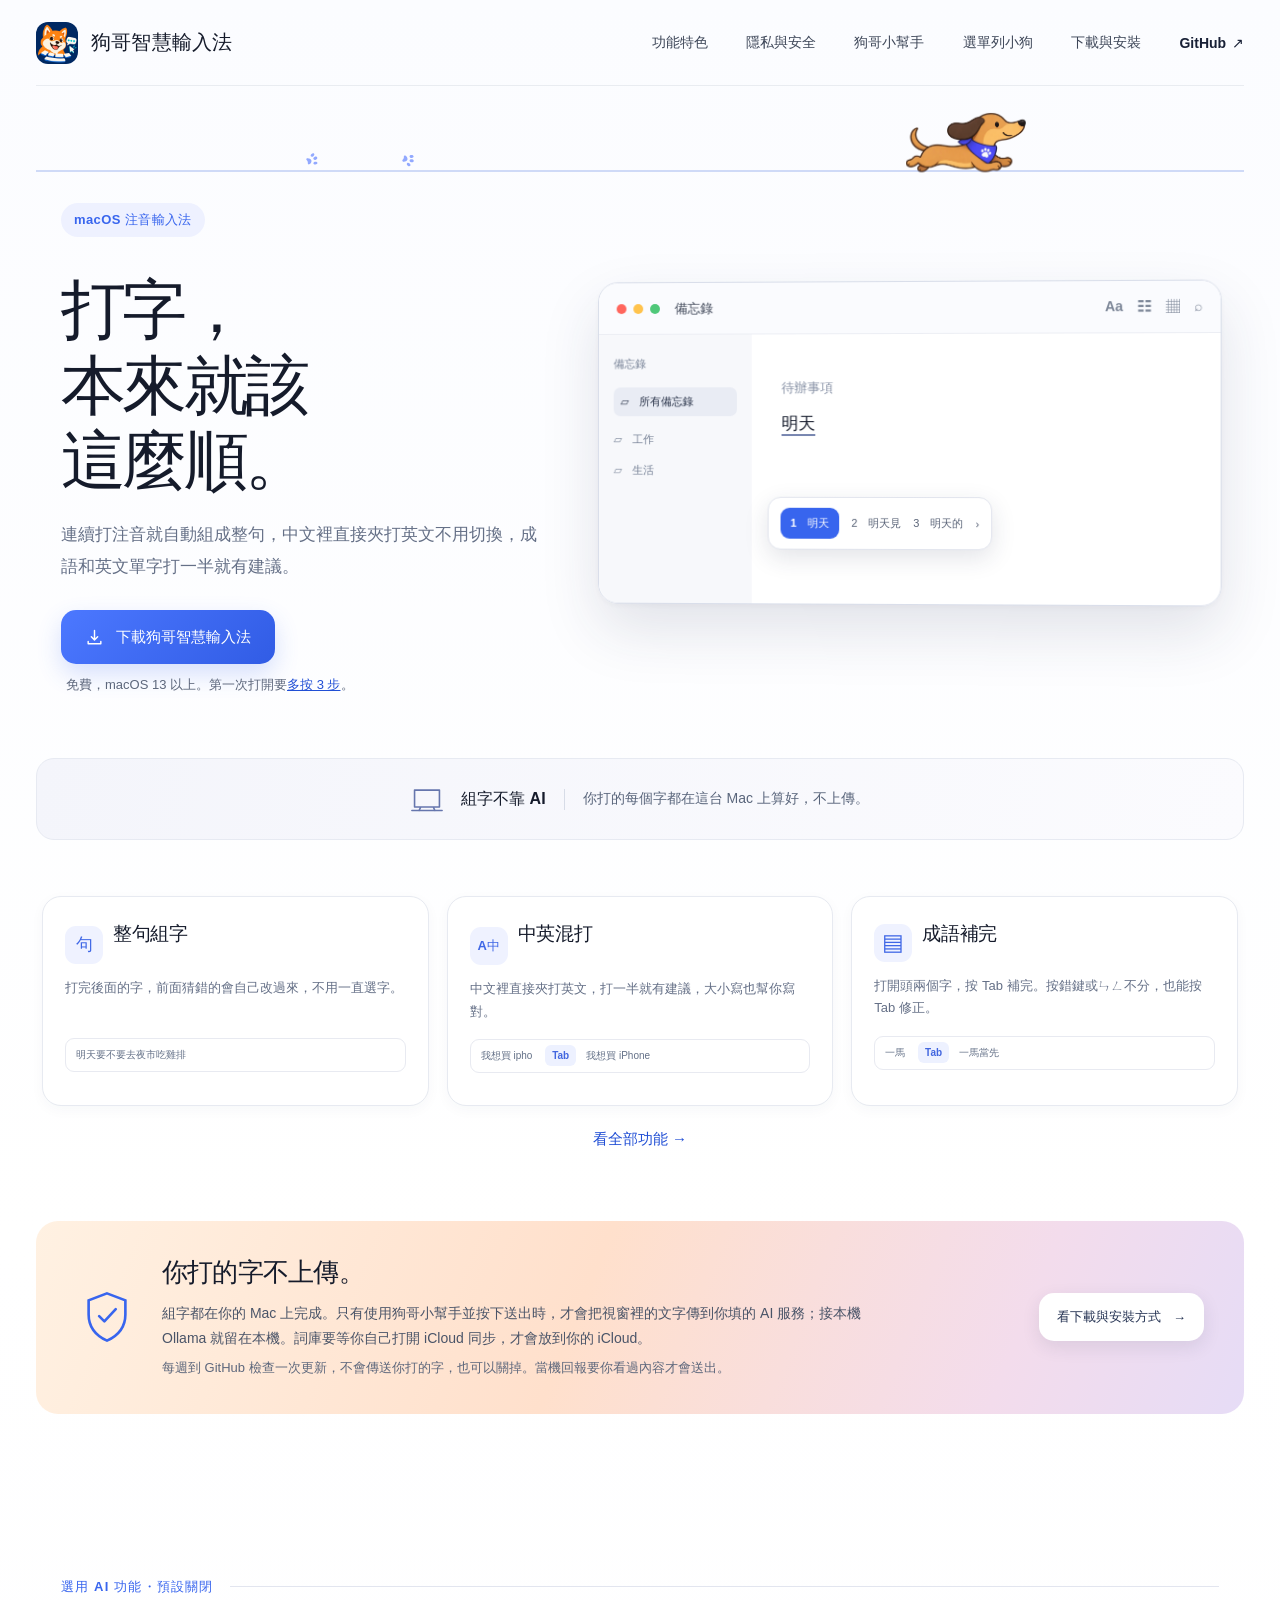
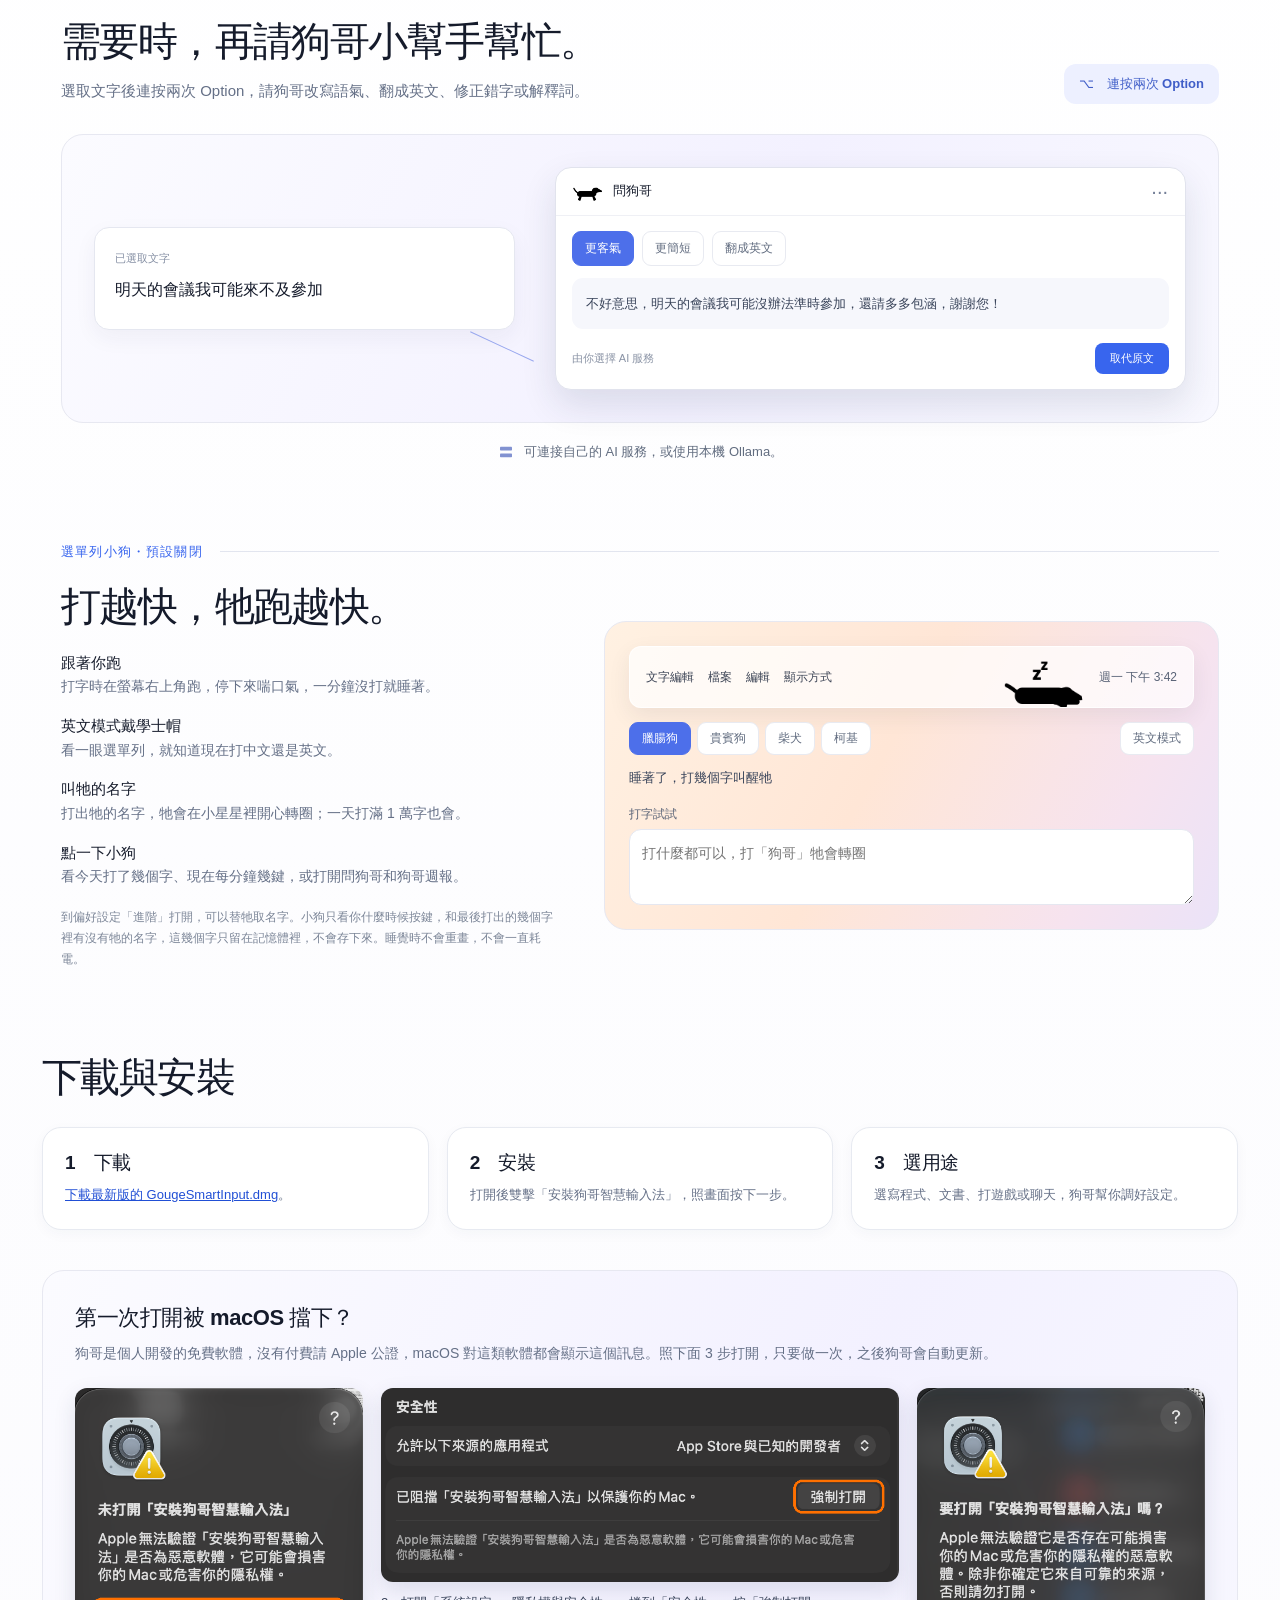
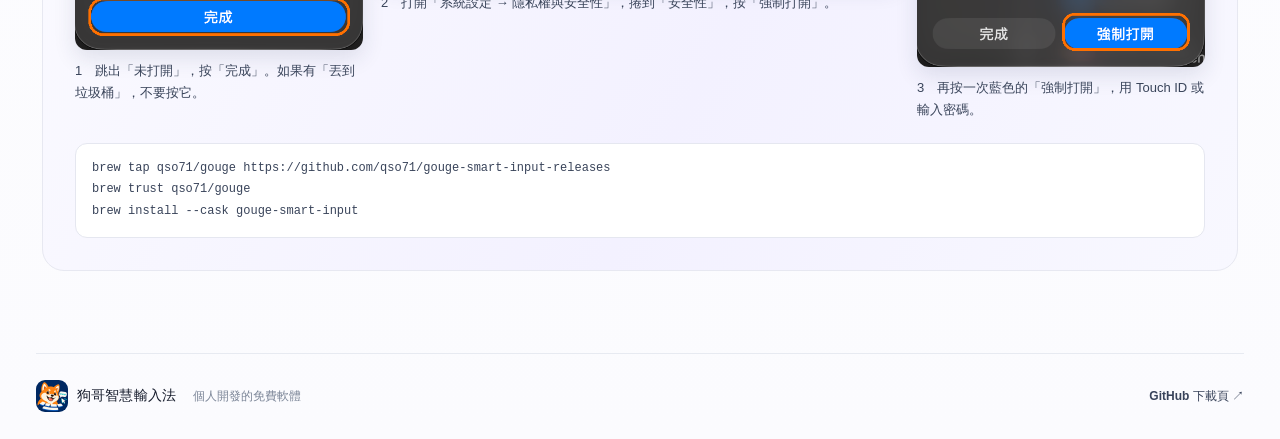
==== index.html @ 8fb895f2 "docs: publish the website" ====
<!doctype html>
<html lang="zh-Hant">
  <head>
    <meta charset="utf-8">
    <meta name="viewport" content="width=device-width, initial-scale=1">
    <meta name="theme-color" content="#f7f8fc">
    <title>狗哥智慧輸入法</title>
    <meta name="description" content="狗哥智慧輸入法是 macOS 的注音輸入法。連續打注音自動組成整句，中文裡直接夾打英文不用切換，你打的字不上傳。">
    <link rel="stylesheet" href="styles.css">
  </head>
  <body>
    <header class="site-header">
      <a class="brand" href="#top" aria-label="狗哥智慧輸入法首頁">
        <img src="images/icon.png" alt="" width="42" height="42">
        <span>狗哥智慧輸入法</span>
      </a>
      <button class="menu-toggle" aria-expanded="false" aria-controls="main-nav" aria-label="開啟導覽選單">
        <span></span><span></span>
      </button>
      <nav id="main-nav" class="main-nav" aria-label="主要導覽">
        <a href="#features">功能特色</a>
        <a href="#privacy">隱私與安全</a>
        <a href="#helper">狗哥小幫手</a>
        <a href="#dog">選單列小狗</a>
        <a href="#install">下載與安裝</a>
        <a class="github-link" href="https://github.com/qso71/gouge-smart-input-releases">GitHub <span aria-hidden="true">↗</span></a>
      </nav>
    </header>

    <main id="top">
      <section class="hero" aria-labelledby="hero-title">
        <div class="mascot-track" aria-hidden="true">
          <svg class="paw paw-one" viewBox="0 0 32 32"><path d="M15.9 17.4c-3.2 0-7.4 4.6-7.4 7.7 0 2.4 2 3.4 4.1 2.3 1-.5 2.2-.8 3.3-.8s2.3.3 3.3.8c2.2 1.1 4.1.1 4.1-2.3 0-3.1-4.2-7.7-7.4-7.7ZM7.2 15.5c1.8-.6 2.5-3.1 1.6-5.6S6.1 6 4.3 6.6s-2.5 3.1-1.6 5.6 2.7 3.9 4.5 3.3Zm8-3.2c2 0 3.4-2.2 3.1-4.9s-1.8-4.7-3.8-4.7-3.4 2.2-3.1 4.9 1.8 4.7 3.8 4.7Zm8.6 3.2c1.8.6 3.6-.8 4.5-3.3s.2-5-1.6-5.6-3.6.8-4.5 3.3-.2 5 1.6 5.6Z" fill="currentColor"/></svg>
          <svg class="paw paw-two" viewBox="0 0 32 32"><path d="M15.9 17.4c-3.2 0-7.4 4.6-7.4 7.7 0 2.4 2 3.4 4.1 2.3 1-.5 2.2-.8 3.3-.8s2.3.3 3.3.8c2.2 1.1 4.1.1 4.1-2.3 0-3.1-4.2-7.7-7.4-7.7ZM7.2 15.5c1.8-.6 2.5-3.1 1.6-5.6S6.1 6 4.3 6.6s-2.5 3.1-1.6 5.6 2.7 3.9 4.5 3.3Zm8-3.2c2 0 3.4-2.2 3.1-4.9s-1.8-4.7-3.8-4.7-3.4 2.2-3.1 4.9 1.8 4.7 3.8 4.7Zm8.6 3.2c1.8.6 3.6-.8 4.5-3.3s.2-5-1.6-5.6-3.6.8-4.5 3.3-.2 5 1.6 5.6Z" fill="currentColor"/></svg>
          <div class="runner-path"><img class="runner" src="images/dachshund-run.png" alt="" width="1000" height="489"></div>
          <div class="trail"></div>
        </div>
        <div class="hero-copy">
          <p class="eyebrow">macOS 注音輸入法</p>
          <h1 id="hero-title">打字，<br><span>本來就該</span><span>這麼順。</span></h1>
          <p class="hero-lede">連續打注音就自動組成整句，中文裡直接夾打英文不用切換，成語和英文單字打一半就有建議。</p>
          <a class="button button-primary" href="https://github.com/qso71/gouge-smart-input-releases/releases/latest/download/GougeSmartInput.dmg">
            <svg viewBox="0 0 24 24" aria-hidden="true"><path d="M12 3v12m0 0 4-4m-4 4-4-4M4 17v3h16v-3" fill="none" stroke="currentColor" stroke-width="1.8" stroke-linecap="round" stroke-linejoin="round"/></svg>
            下載狗哥智慧輸入法
          </a>
          <p class="button-note">免費，macOS 13 以上。第一次打開要<a href="#first-open">多按 3 步</a>。</p>
        </div>
        <div class="hero-window" aria-label="示意畫面：打 ㄇㄧㄥˊ ㄊㄧㄢ 組成「明天」，候選字列出明天、明天見、明天的。">
          <div class="window-titlebar"><span class="traffic"><i></i><i></i><i></i></span><span>備忘錄</span><span class="window-tools">Aa　☷　▦　⌕</span></div>
          <div class="notes-layout">
            <aside class="notes-sidebar"><span>備忘錄</span><b>▱　所有備忘錄</b><span>▱　工作</span><span>▱　生活</span></aside>
            <div class="note-content">
              <p class="note-title">待辦事項</p>
              <p><span class="composing">明天</span></p>
              <div class="candidate-popover"><b>1　明天</b><span>2　明天見</span><span>3　明天的</span><span>›</span></div>
            </div>
          </div>
        </div>
      </section>

      <aside class="local-note">
        <svg viewBox="0 0 36 36" aria-hidden="true"><path d="M4 8h28v19H4zM1 31h34M11 27l-2 4m16-4 2 4" fill="none" stroke="currentColor" stroke-width="1.8" stroke-linecap="round" stroke-linejoin="round"/></svg>
        <strong>組字不靠 AI</strong>
        <span>你打的每個字都在這台 Mac 上算好，不上傳。</span>
      </aside>

      <section id="features" class="features" aria-label="輸入法功能特色" style="padding-top: 56px;">
        <article class="feature-card"><span class="feature-icon">句</span><h3>整句組字</h3><p>打完後面的字，前面猜錯的會自己改過來，不用一直選字。</p><div class="mini-candidate">明天要不要去夜市吃雞排</div></article>
        <article class="feature-card"><span class="feature-icon latin">A中</span><h3>中英混打</h3><p>中文裡直接夾打英文，打一半就有建議，大小寫也幫你寫對。</p><div class="mini-candidate">我想買 ipho　 <b>Tab</b>　我想買 iPhone</div></article>
        <article class="feature-card"><span class="feature-icon book">▤</span><h3>成語補完</h3><p>打開頭兩個字，按 Tab 補完。按錯鍵或ㄣㄥ不分，也能按 Tab 修正。</p><div class="mini-candidate">一馬　 <b>Tab</b>　一馬當先</div></article>
      </section>

      <p class="features-more"><a href="features.html">看全部功能 <span aria-hidden="true">→</span></a></p>

      <section id="privacy" class="privacy-panel" aria-labelledby="privacy-title">
        <div class="privacy-mark"><svg viewBox="0 0 64 64" aria-hidden="true"><path d="M32 5 53 13v16c0 14-8 24-21 30C19 53 11 43 11 29V13L32 5Z" fill="none" stroke="currentColor" stroke-width="3"/><path d="m23 31 6 6 13-14" fill="none" stroke="currentColor" stroke-width="3" stroke-linecap="round" stroke-linejoin="round"/></svg></div>
        <div class="privacy-copy">
          <h2 id="privacy-title">你打的字不上傳。</h2>
          <p>組字都在你的 Mac 上完成。只有使用狗哥小幫手並按下送出時，才會把視窗裡的文字傳到你填的 AI 服務；接本機 Ollama 就留在本機。詞庫要等你自己打開 iCloud 同步，才會放到你的 iCloud。</p>
          <p class="update-note">每週到 GitHub 檢查一次更新，不會傳送你打的字，也可以關掉。當機回報要你看過內容才會送出。</p>
        </div>
        <a class="button button-light" href="#install">看下載與安裝方式 <span aria-hidden="true">→</span></a>
      </section>

      <section id="helper" class="helper-section" aria-labelledby="helper-title">
        <div class="section-kicker"><span>選用 AI 功能・預設關閉</span><i></i></div>
        <div class="helper-heading">
          <div>
            <h2 id="helper-title">需要時，再請狗哥小幫手幫忙。</h2>
            <p>選取文字後連按兩次 Option，請狗哥改寫語氣、翻成英文、修正錯字或解釋詞。</p>
          </div>
          <span class="option-key">⌥　連按兩次 Option</span>
        </div>
        <div class="helper-demo">
          <div class="selected-text">
            <small>已選取文字</small>
            <p>明天的會議我可能來不及參加</p>
            <span class="selection-line"></span>
          </div>
          <div class="helper-card">
            <div class="helper-card-head"><img class="helper-icon" src="images/menu-dog.png" alt=""><strong>問狗哥</strong><span class="card-menu">···</span></div>
            <div class="helper-actions"><span class="active">更客氣</span><span>更簡短</span><span>翻成英文</span></div>
            <div class="helper-answer">不好意思，明天的會議我可能沒辦法準時參加，還請多多包涵，謝謝您！</div>
            <div class="helper-card-foot"><span>由你選擇 AI 服務</span><button type="button" aria-label="取代原文（示意）">取代原文</button></div>
          </div>
        </div>
        <p class="provider-note"><svg viewBox="0 0 24 24" aria-hidden="true"><rect x="4" y="5" width="16" height="5" rx="1"/><rect x="4" y="14" width="16" height="5" rx="1"/><circle cx="7" cy="7.5" r=".8"/><circle cx="7" cy="16.5" r=".8"/></svg>可連接自己的 AI 服務，或使用本機 Ollama。</p>
      </section>

      <section id="dog" class="dog-section" aria-labelledby="dog-title">
        <div class="section-kicker"><span>選單列小狗・預設關閉</span><i></i></div>
        <div class="dog-grid">
          <div>
            <h2 id="dog-title">打越快，牠跑越快。</h2>
            <ul class="dog-list">
              <li><strong>跟著你跑</strong>打字時在螢幕右上角跑，停下來喘口氣，一分鐘沒打就睡著。</li>
              <li><strong>英文模式戴學士帽</strong>看一眼選單列，就知道現在打中文還是英文。</li>
              <li><strong>叫牠的名字</strong>打出牠的名字，牠會在小星星裡開心轉圈；一天打滿 1 萬字也會。</li>
              <li><strong>點一下小狗</strong>看今天打了幾個字、現在每分鐘幾鍵，或打開問狗哥和狗哥週報。</li>
            </ul>
            <p class="dog-note">到偏好設定「進階」打開，可以替牠取名字。小狗只看你什麼時候按鍵，和最後打出的幾個字裡有沒有牠的名字，這幾個字只留在記憶體裡，不會存下來。睡覺時不會重畫，不會一直耗電。</p>
          </div>
          <div class="dog-demo">
            <div class="menu-strip" aria-label="選單列示意">
              <span class="menu-strip-items"><b>文字編輯</b><span>檔案</span><span>編輯</span><span>顯示方式</span></span>
              <div class="dog-sprite" id="dog-sprite" role="img" aria-label="選單列小狗"></div>
              <span class="menu-strip-clock">週一 下午 3:42</span>
            </div>
            <div class="dog-controls">
              <div class="dog-breeds" role="radiogroup" aria-label="選一隻小狗">
                <label><input type="radio" name="breed" id="breed-dachshund" value="0" checked><span>臘腸狗</span></label>
                <label><input type="radio" name="breed" id="breed-poodle" value="1"><span>貴賓狗</span></label>
                <label><input type="radio" name="breed" id="breed-shiba" value="2"><span>柴犬</span></label>
                <label><input type="radio" name="breed" id="breed-corgi" value="3"><span>柯基</span></label>
              </div>
              <label class="dog-cap"><input type="checkbox" id="dog-cap"><span>英文模式</span></label>
            </div>
            <p class="dog-status" id="dog-status">睡著了，打幾個字叫醒牠</p>
            <label class="dog-label" for="dog-input">打字試試</label>
            <textarea id="dog-input" placeholder="打什麼都可以，打「狗哥」牠會轉圈"></textarea>
          </div>
        </div>
      </section>

      <section id="install" class="install" aria-labelledby="install-title">
        <h2 id="install-title">下載與安裝</h2>
        <ol class="install-steps">
          <li><h3>1　下載</h3><p><a href="https://github.com/qso71/gouge-smart-input-releases/releases/latest/download/GougeSmartInput.dmg">下載最新版的 GougeSmartInput.dmg</a>。</p></li>
          <li><h3>2　安裝</h3><p>打開後雙擊「安裝狗哥智慧輸入法」，照畫面按下一步。</p></li>
          <li><h3>3　選用途</h3><p>選寫程式、文書、打遊戲或聊天，狗哥幫你調好設定。</p></li>
        </ol>
        <div class="first-open" id="first-open">
          <h3>第一次打開被 macOS 擋下？</h3>
          <p>狗哥是個人開發的免費軟體，沒有付費請 Apple 公證，macOS 對這類軟體都會顯示這個訊息。照下面 3 步打開，只要做一次，之後狗哥會自動更新。</p>
          <div class="shots">
            <figure>
              <img src="images/first-open-warning.png" alt="警告視窗：未打開「安裝狗哥智慧輸入法」，下方有「完成」按鈕。" width="516" height="470" loading="lazy">
              <figcaption>1　跳出「未打開」，按「完成」。如果有「丟到垃圾桶」，不要按它。</figcaption>
            </figure>
            <figure>
              <img src="images/first-open-settings.png" alt="系統設定的隱私權與安全性頁面，右邊有「強制打開」按鈕。" width="960" height="360" loading="lazy">
              <figcaption>2　打開「系統設定 → 隱私權與安全性」，捲到「安全性」，按「強制打開」。</figcaption>
            </figure>
            <figure>
              <img src="images/first-open-confirm.png" alt="確認視窗：下方有「完成」和藍色的「強制打開」。" width="516" height="500" loading="lazy">
              <figcaption>3　再按一次藍色的「強制打開」，用 Touch ID 或輸入密碼。</figcaption>
            </figure>
          </div>
          <pre class="brew" aria-label="用 Homebrew 安裝的指令">brew tap qso71/gouge https://github.com/qso71/gouge-smart-input-releases
brew trust qso71/gouge
brew install --cask gouge-smart-input</pre>
        </div>
      </section>
    </main>
    <footer class="site-footer">
      <a class="brand footer-brand" href="#top"><img src="images/icon.png" alt="" width="32" height="32"><span>狗哥智慧輸入法</span></a>
      <span>個人開發的免費軟體</span>
      <a href="https://github.com/qso71/gouge-smart-input-releases">GitHub 下載頁 ↗</a>
    </footer>
    <script src="script.js"></script>
    <script src="dog.js"></script>
  </body>
</html>
---- styles.css ----
:root {
  color-scheme: light;
  --ink: #151b2b;
  --muted: #657087;
  --blue: #3865ee;
  --blue-deep: #214fd5;
  --line: #e7eaf1;
  --paper: #fff;
  --soft: #f6f7fb;
  --lavender: #f3f1ff;
  --radius: 24px;
  font-family: -apple-system, BlinkMacSystemFont, "PingFang TC", "Heiti TC", sans-serif;
  font-synthesis: none;
  text-rendering: optimizeLegibility;
}

* { box-sizing: border-box; }
html { scroll-behavior: smooth; scroll-padding-top: 90px; }
body { margin: 0; color: var(--ink); background: linear-gradient(180deg, #fbfcff 0%, #fff 34%, #fbfbfe 100%); }
a { color: inherit; text-decoration: none; }
button { font: inherit; }

.site-header { width: min(1320px, calc(100% - 72px)); height: 86px; margin: 0 auto; display: flex; align-items: center; justify-content: space-between; border-bottom: 1px solid rgba(35, 49, 79, .08); position: relative; z-index: 5; }
.brand { display: inline-flex; align-items: center; gap: 13px; font-weight: 800; font-size: 20px; letter-spacing: .01em; white-space: nowrap; }
.brand img { border-radius: 12px; object-fit: cover; }
.main-nav { display: flex; align-items: center; gap: clamp(20px, 3vw, 46px); color: #3d4658; font-size: 14px; font-weight: 600; }
.main-nav a { transition: color .2s ease; }
.main-nav a:hover, .site-footer a:hover { color: var(--blue); }
.github-link { color: #182036; }
.github-link span { padding-left: 2px; }
.menu-toggle { display: none; }

main { width: min(1320px, calc(100% - 72px)); margin: 0 auto; }
.hero { min-height: 620px; display: grid; grid-template-columns: .88fr 1.12fr; align-items: center; position: relative; padding: 105px 25px 64px; column-gap: 44px; }
.mascot-track { position: absolute; top: 0; left: 0; right: 0; height: 100px; overflow: hidden; }
.trail { position: absolute; top: 84px; left: 0; right: 0; border-top: 2px solid #cfdaf7; }
.runner-path { position: absolute; inset: 0; z-index: 1; animation: run 2.4s cubic-bezier(.22, .7, .3, 1) both; }
.runner { position: absolute; left: 0; top: 27px; width: 120px; height: auto; transform-origin: 50% 100%; animation: trot .3s ease-in-out 8 alternate, breathe 3.2s ease-in-out 2.4s infinite; }
@keyframes run { from { transform: translateX(-140px); } to { transform: translateX(72%); } }
@keyframes breathe { 50% { transform: scaleY(1.025); } }
.paw { position: absolute; color: #92a9ff; width: 20px; height: 20px; z-index: 1; }
.paw-one { left: 22%; top: 64px; transform: rotate(70deg) scale(.7); }
.paw-two { left: 30%; top: 64px; transform: rotate(110deg) scale(.7); }
@keyframes trot { from { transform: translateY(0); } to { transform: translateY(-3px); } }
.hero-copy { align-self: center; position: relative; z-index: 2; padding-top: 12px; }
.eyebrow, .section-kicker { color: var(--blue); letter-spacing: .09em; font-size: 13px; font-weight: 700; }
.eyebrow { display: inline-flex; align-items: center; gap: 8px; background: #eef1ff; border-radius: 999px; padding: 8px 13px; letter-spacing: .03em; }
h1, h2, h3, p { margin-top: 0; }
h1 span { display: inline-block; }
h1 { font-size: clamp(44px, 5.1vw, 70px); line-height: 1.16; letter-spacing: -.055em; margin: 22px 0 20px; font-weight: 800; }
.hero-lede { max-width: 485px; color: var(--muted); font-size: 17px; line-height: 1.85; margin-bottom: 28px; }
.button { display: inline-flex; justify-content: center; align-items: center; gap: 12px; min-height: 54px; padding: 0 24px; border-radius: 15px; font-size: 15px; font-weight: 700; transition: transform .2s ease, box-shadow .2s ease, background .2s ease; }
.button:hover { transform: translateY(-2px); }
.button-primary { color: white; background: linear-gradient(135deg, #4c78ff, #315ce5); box-shadow: 0 10px 24px rgba(56, 101, 238, .2); }
.button-primary:hover { box-shadow: 0 13px 28px rgba(56, 101, 238, .27); }
.button-primary svg { width: 19px; height: 19px; }
.button-note { color: #5d677c; font-size: 13px; margin: 12px 0 0 5px; }
.button-note a { color: var(--blue-deep); text-decoration: underline; }
.hero-window { min-width: 0; position: relative; align-self: center; border: 1px solid #d9deea; background: rgba(255,255,255,.96); border-radius: 20px; overflow: visible; box-shadow: 0 26px 60px rgba(37, 49, 82, .13), 0 2px 6px rgba(37,49,82,.04); transform: perspective(1200px) rotateY(-2deg); }
.window-titlebar { height: 52px; display: flex; align-items: center; gap: 15px; padding: 0 18px; background: #fafbfe; border-bottom: 1px solid #eceef4; border-radius: 20px 20px 0 0; color: #3d4556; font-weight: 600; font-size: 13px; }
.traffic { display: flex; gap: 7px; }
.traffic i { width: 10px; height: 10px; border-radius: 50%; background: #ff665d; }
.traffic i:nth-child(2) { background: #ffc34d; }
.traffic i:nth-child(3) { background: #4fc879; }
.window-tools { margin-left: auto; color: #7d8798; font-size: 14px; }
.notes-layout { display: grid; grid-template-columns: 155px 1fr; min-height: 270px; }
.notes-sidebar { padding: 22px 15px; background: #f7f8fb; border-radius: 0 0 0 20px; display: flex; flex-direction: column; gap: 16px; font-size: 11px; color: #758095; }
.notes-sidebar b { font-weight: 500; color: #283248; background: #e9ecf4; border-radius: 7px; padding: 7px; }
.note-content { padding: 42px 30px; position: relative; font-size: clamp(14px, 1.35vw, 18px); }
.note-content p { line-height: 1.8; }
.note-title { color: #8791a5; font-size: .78em; margin-bottom: 8px; }
.composing { border-bottom: 2px solid #7886b0; padding-bottom: 1px; }
.candidate-popover { position: absolute; left: 16px; bottom: 54px; max-width: calc(100% - 32px); display: flex; align-items: center; gap: 12px; white-space: nowrap; background: #fff; border: 1px solid #e1e4ed; box-shadow: 0 8px 24px rgba(35,47,76,.13); border-radius: 13px; padding: 10px 12px; color: #586276; font-size: 11px; }
.candidate-popover b { background: var(--blue); color: white; padding: 8px 10px; border-radius: 9px; font-weight: 600; }

.local-note { min-height: 82px; display: flex; align-items: center; justify-content: center; gap: 18px; padding: 18px 24px; border: 1px solid #e7eaf2; border-radius: 18px; background: linear-gradient(105deg, #f4f5fb, #fbfbfe); color: #59657b; }
.local-note svg { width: 32px; color: #6676ad; flex: 0 0 auto; }
.local-note strong { color: var(--ink); padding-right: 18px; border-right: 1px solid #d7dce7; font-size: 16px; }
.local-note span { font-size: 14px; }

.helper-section { padding: 92px 25px 82px; }
.section-kicker { display: flex; align-items: center; gap: 17px; }
.section-kicker i { flex: 1; height: 1px; background: #e2e5ef; }
.helper-heading { display: flex; align-items: end; justify-content: space-between; gap: 28px; margin: 20px 0 30px; }
.helper-heading h2 { font-size: clamp(27px, 3.1vw, 40px); letter-spacing: -.04em; margin-bottom: 10px; line-height: 1.28; }
.helper-heading p { max-width: 740px; margin-bottom: 0; color: var(--muted); font-size: 15px; line-height: 1.8; }
.option-key { flex: 0 0 auto; color: #405ec8; background: #edf0ff; padding: 11px 15px; border-radius: 12px; font-size: 13px; font-weight: 700; }
.helper-demo { display: grid; grid-template-columns: .8fr 1.2fr; gap: 40px; align-items: center; border: 1px solid #e7e8f1; border-radius: 22px; background: linear-gradient(118deg, #fbfbff, #f3f1ff 58%, #f8f8ff); padding: 32px; }
.selected-text { border: 1px solid #e5e7f0; border-radius: 15px; background: white; padding: 20px; box-shadow: 0 8px 22px rgba(37,49,82,.05); position: relative; }
.selected-text small { color: #8791a5; font-size: 11px; }
.selected-text p { line-height: 1.8; margin: 10px 0 4px; font-size: 16px; }
.selection-line { position: absolute; bottom: -18px; right: -23px; width: 70px; height: 1px; background: #99a8ef; transform: rotate(25deg); }
.helper-card { border: 1px solid #e1e3ed; border-radius: 16px; background: #fff; box-shadow: 0 15px 35px rgba(36,46,77,.12); overflow: hidden; }
.helper-card-head { height: 48px; display: flex; align-items: center; gap: 10px; padding: 0 17px; border-bottom: 1px solid #eff0f5; font-size: 13px; }
.helper-icon { width: 30px; height: auto; }.card-menu { margin-left: auto; color: #758098; font-size: 20px; }
.helper-actions { display: flex; gap: 8px; padding: 15px 16px 10px; }
.helper-actions span { border: 1px solid #e8eaf1; border-radius: 9px; padding: 8px 12px; color: #626d80; font-size: 12px; }
.helper-actions .active { color: #fff; background: #4d6fea; border-color: #4d6fea; }
.helper-answer { margin: 2px 16px; background: #f6f7fc; border-radius: 11px; padding: 14px; font-size: 13px; line-height: 1.8; color: #39445a; }
.helper-card-foot { display: flex; align-items: center; justify-content: space-between; padding: 12px 16px 15px; color: #8a93a5; font-size: 11px; }
.helper-card-foot button { border: 0; color: white; background: var(--blue); border-radius: 8px; padding: 8px 15px; font-weight: 700; }
.provider-note { display: flex; justify-content: center; align-items: center; gap: 9px; margin: 20px 0 0; color: #626d80; font-size: 13px; }
.provider-note svg { width: 18px; height: 18px; fill: #8292d1; }

.features { display: grid; grid-template-columns: repeat(3, 1fr); gap: 18px; padding: 0 6px 82px; }
.feature-card { min-width: 0; min-height: 210px; border: 1px solid var(--line); border-radius: 19px; background: #fff; padding: 24px 22px 18px; box-shadow: 0 4px 14px rgba(35,47,76,.035); }
.feature-icon { display: inline-flex; width: 38px; height: 38px; align-items: center; justify-content: center; border-radius: 11px; color: #3f67e6; background: #eff2ff; font-size: 17px; font-weight: 800; margin-bottom: 13px; }
.feature-icon.latin { font-size: 13px; }.feature-icon.book { font-size: 23px; }
.feature-card h3 { display: inline-block; font-size: 19px; margin: 0 0 9px 10px; vertical-align: 10px; letter-spacing: -.02em; }
.feature-card p { min-height: 48px; color: var(--muted); font-size: 13px; line-height: 1.75; margin: 0 0 13px; }
.mini-candidate { overflow: hidden; white-space: nowrap; text-overflow: ellipsis; border: 1px solid #e8eaf1; border-radius: 9px; padding: 9px 10px; color: #637087; font-size: 10px; }
.mini-candidate b { color: #4266df; background: #edf1ff; border-radius: 6px; padding: 5px 7px; font-weight: 600; }

.privacy-panel { display: grid; grid-template-columns: auto 1fr auto; gap: 24px; align-items: center; padding: 34px 40px; border-radius: 22px; color: var(--ink); background: linear-gradient(112deg, #fff1e2, #ffe0cc 45%, #f3dcec 80%, #e6dcf6); margin-bottom: 72px; }
.privacy-mark { display: grid; place-items: center; width: 62px; height: 62px; color: var(--blue); }
.privacy-mark svg { width: 56px; }
.privacy-copy h2 { font-size: 26px; letter-spacing: -.03em; margin: 0 0 11px; }
.privacy-copy p { max-width: 700px; color: #4a5468; line-height: 1.75; font-size: 14px; margin: 0; }
.privacy-copy .update-note { color: #5d677c; margin-top: 7px; font-size: 13px; }
.button-light { color: #243252; background: white; box-shadow: 0 6px 18px rgba(36, 50, 82, .1); min-height: 48px; font-size: 13px; padding: 0 18px; white-space: nowrap; }
.button-light:hover { background: #eef2ff; }

.site-footer { width: min(1320px, calc(100% - 72px)); min-height: 86px; margin: 0 auto; border-top: 1px solid var(--line); display: flex; align-items: center; gap: 17px; color: #7c8698; font-size: 12px; }
.footer-brand { font-size: 14px; color: var(--ink); gap: 9px; }
.footer-brand img { border-radius: 9px; }
.site-footer > a:last-child { margin-left: auto; color: #38435a; font-weight: 600; }

@media (max-width: 920px) {
  .site-header, main, .site-footer { width: min(100% - 40px, 720px); }
  .main-nav { gap: 17px; font-size: 12px; }
  .hero { grid-template-columns: 1fr; gap: 30px; padding: 126px 8px 50px; }
  .hero-copy { max-width: 610px; }
  .hero-window { width: 100%; transform: none; }
  .notes-layout { min-height: 235px; }
  .local-note { justify-content: flex-start; }
  .helper-section { padding: 76px 8px 65px; }
  .helper-demo { gap: 22px; padding: 24px; }
  .privacy-panel { grid-template-columns: auto 1fr; }
  .button-light { grid-column: 2; justify-self: start; }
}
@media (max-width: 640px) {
  .site-header, main, .site-footer { width: calc(100% - 32px); }
  .site-header { height: 72px; }
  .brand { font-size: 16px; gap: 9px; }.brand img { width: 36px; height: 36px; }
  .menu-toggle { display: flex; width: 42px; height: 42px; border: 1px solid var(--line); background: white; border-radius: 12px; flex-direction: column; align-items: center; justify-content: center; gap: 5px; }
  .menu-toggle span { width: 17px; height: 2px; border-radius: 2px; background: #26334e; }
  .main-nav { display: none; position: absolute; top: 63px; right: 0; width: min(280px, 100%); padding: 12px; border: 1px solid var(--line); border-radius: 16px; background: white; box-shadow: 0 18px 36px rgba(28,40,70,.12); flex-direction: column; align-items: stretch; gap: 0; font-size: 14px; }
  .main-nav.open { display: flex; }
  .main-nav a { padding: 12px; border-radius: 9px; }.main-nav a:hover { background: #f5f6fb; }
  .hero { padding: 110px 0 38px; gap: 26px; min-height: auto; }
  .mascot-track { height: 95px; }.trail { top: 72px; }.runner { width: 100px; top: 24px; }.paw-one { left: 18%; top: 52px; }.paw-two { left: 30%; top: 52px; }
  .eyebrow { font-size: 11px; padding: 7px 11px; }
  h1 { font-size: clamp(42px, 12vw, 58px); margin: 17px 0 14px; }
  .hero-lede { font-size: 15px; line-height: 1.75; margin-bottom: 20px; }
  .button { min-height: 50px; }.button-primary { width: 100%; }
  .button-note { text-align: center; margin-left: 0; }
  .window-titlebar { height: 44px; }.notes-layout { grid-template-columns: 92px 1fr; min-height: 205px; }
  .notes-sidebar { padding: 17px 9px; gap: 13px; font-size: 9px; }.notes-sidebar b { padding: 6px 4px; }
  .note-content { padding: 31px 14px; font-size: 12px; }.candidate-popover { left: 2%; bottom: 42px; gap: 6px; padding: 7px; font-size: 8px; }.candidate-popover b { padding: 7px; }
  .local-note { gap: 11px; padding: 16px 13px; min-height: 78px; }.local-note svg { width: 25px; }.local-note strong { font-size: 13px; padding-right: 10px; }.local-note span { font-size: 11px; line-height: 1.6; }
  .dog-section { padding: 0 0 56px; }.dog-demo { padding: 15px; }
  .features-more { margin: -36px 0 56px; }.page-head { padding: 44px 0 36px; }.feature-group { padding: 0 0 40px; }.feature-grid, .feature-grid.four { grid-template-columns: 1fr; gap: 12px; }.page-cta { padding: 12px 0 56px; }.page-cta .button { width: 100%; }
  .helper-section { padding: 68px 0 56px; }.helper-heading { display: block; margin: 17px 0 20px; }.helper-heading h2 { font-size: 27px; }.helper-heading p { font-size: 13px; }.option-key { display: inline-block; margin-top: 14px; font-size: 11px; }
  .helper-demo { grid-template-columns: 1fr; gap: 18px; padding: 15px; }.selected-text { padding: 14px; }.selected-text p { font-size: 13px; }.selection-line { display: none; }
  .helper-card-head { height: 42px; }.helper-actions { gap: 5px; padding: 12px 10px 8px; }.helper-actions span { padding: 7px 8px; font-size: 10px; }.helper-answer { margin: 2px 10px; font-size: 11px; }.provider-note { font-size: 11px; }
  .features { grid-template-columns: 1fr; gap: 12px; padding: 0 0 58px; }.feature-card { min-height: 0; padding: 18px; }.feature-card p { min-height: 0; }.feature-card h3 { font-size: 17px; }
  .privacy-panel { grid-template-columns: 1fr; gap: 10px; padding: 23px 20px; margin-bottom: 35px; }.privacy-mark { width: 42px; height: 42px; justify-self: start; }.privacy-mark svg { width: 42px; }.privacy-copy h2 { font-size: 22px; }.privacy-copy p { font-size: 13px; }.privacy-copy .update-note { font-size: 12px; }.button-light { grid-column: 1; width: 100%; margin-top: 8px; }
  .site-footer { min-height: 72px; gap: 9px; font-size: 10px; }.footer-brand { font-size: 12px; }.footer-brand img { width: 28px; height: 28px; }
}
.dog-section { padding: 0 25px 82px; }
.dog-grid { display: grid; grid-template-columns: .9fr 1.1fr; gap: 40px; align-items: center; margin-top: 20px; }
.dog-section h2 { font-size: clamp(27px, 3.1vw, 40px); letter-spacing: -.04em; line-height: 1.28; margin-bottom: 18px; }
.dog-list { display: grid; gap: 14px; padding: 0; margin: 0; list-style: none; color: var(--muted); font-size: 14px; line-height: 1.7; }
.dog-list strong { display: block; color: var(--ink); font-size: 15px; }
.dog-note { color: #7c8698; font-size: 12px; line-height: 1.75; margin: 18px 0 0; }
.dog-demo { display: grid; gap: 14px; min-width: 0; border: 1px solid #e7e8f1; border-radius: 22px; background: linear-gradient(118deg, #fff1e2, #ffe6d6 45%, #f6e3ef 80%, #ebe3f8); padding: 24px; }
.menu-strip { display: flex; align-items: center; gap: 14px; min-height: 62px; padding: 0 16px; border: 1px solid rgba(255,255,255,.8); border-radius: 12px; background: rgba(255,255,255,.72); box-shadow: 0 8px 22px rgba(37,49,82,.08); color: #3d4556; font-size: 12px; white-space: nowrap; }
.menu-strip-items { display: flex; gap: 14px; min-width: 0; overflow: hidden; }
.menu-strip-clock { flex: 0 0 auto; color: #586276; }
.dog-sprite { flex: 0 0 auto; width: 81px; height: 58.5px; margin-left: auto; background: url("images/dog-sprites.png") 0 0 / 729px 468px no-repeat; }
.dog-controls { display: flex; flex-wrap: wrap; align-items: center; justify-content: space-between; gap: 8px; }
.dog-breeds { display: flex; flex-wrap: wrap; gap: 6px; }
.dog-breeds label, .dog-cap { position: relative; cursor: pointer; }
.dog-breeds input, .dog-cap input { position: absolute; inset: 0; margin: 0; opacity: 0; cursor: pointer; }
.dog-breeds span, .dog-cap span { display: block; border: 1px solid #e8eaf1; border-radius: 9px; padding: 7px 12px; background: #fff; color: #626d80; font-size: 12px; }
.dog-breeds input:checked + span, .dog-cap input:checked + span { color: #fff; background: #4d6fea; border-color: #4d6fea; }
.dog-breeds input:focus-visible + span, .dog-cap input:focus-visible + span { outline: 2px solid var(--blue-deep); outline-offset: 2px; }
.dog-status { min-height: 1.7em; margin: 0; color: #39445a; font-size: 13px; font-weight: 600; }
.dog-label { color: #586276; font-size: 12px; margin-bottom: -8px; }
#dog-input { width: 100%; min-height: 76px; padding: 12px; border: 1px solid #e5e7f0; border-radius: 12px; background: #fff; color: var(--ink); font: inherit; font-size: 14px; line-height: 1.6; resize: vertical; }

.features-more { margin: -58px 0 72px; text-align: center; font-size: 15px; font-weight: 700; }
.features-more a { color: var(--blue-deep); }
.features-more a:hover { text-decoration: underline; }
.page-head { max-width: 980px; padding: 72px 25px 56px; }
.page-head h1 { font-size: clamp(36px, 4.6vw, 58px); }
.feature-group { padding: 0 25px 56px; }
.feature-grid { display: grid; grid-template-columns: repeat(3, 1fr); gap: 18px; margin-top: 20px; }
.feature-grid.four { grid-template-columns: repeat(4, 1fr); }
.feature-item { min-width: 0; border: 1px solid var(--line); border-radius: 19px; background: #fff; padding: 22px; box-shadow: 0 4px 14px rgba(35,47,76,.035); }
.feature-item h2 { font-size: 18px; letter-spacing: -.02em; margin-bottom: 8px; }
.feature-item p { color: var(--muted); font-size: 14px; line-height: 1.75; margin: 0; }
.page-cta { padding: 24px 25px 88px; text-align: center; }
.page-cta .button-note { margin-left: 0; }

.install { padding: 0 6px 82px; }
.install > h2 { font-size: clamp(27px, 3.1vw, 40px); letter-spacing: -.04em; line-height: 1.28; margin-bottom: 24px; }
.install-steps { display: grid; grid-template-columns: repeat(3, 1fr); gap: 18px; padding: 0; margin: 0 0 40px; list-style: none; }
.install-steps li { border: 1px solid var(--line); border-radius: 19px; background: #fff; padding: 22px; box-shadow: 0 4px 14px rgba(35,47,76,.035); }
.install-steps h3 { font-size: 19px; margin-bottom: 8px; letter-spacing: -.02em; }
.install-steps p { color: var(--muted); font-size: 13px; line-height: 1.75; margin: 0; }
.install-steps a { color: var(--blue-deep); text-decoration: underline; }
.first-open { border: 1px solid #e7e8f1; border-radius: 22px; background: linear-gradient(118deg, #fbfbff, #f3f1ff 58%, #f8f8ff); padding: 32px; }
.first-open h3 { font-size: 22px; letter-spacing: -.02em; margin-bottom: 8px; }
.first-open > p { color: var(--muted); font-size: 14px; line-height: 1.8; margin-bottom: 0; }
.shots { display: grid; grid-template-columns: 5fr 9fr 5fr; gap: 18px; align-items: start; margin: 22px 0; }
.shots figure { margin: 0; }
.shots img { display: block; width: 100%; height: auto; border-radius: 12px; box-shadow: 0 8px 22px rgba(37,49,82,.12); }
.shots figcaption { color: #39445a; font-size: 13px; line-height: 1.7; margin-top: 10px; }
.brew { margin: 22px 0 0; padding: 14px 16px; overflow-x: auto; border-radius: 12px; background: #fff; border: 1px solid #e5e7f0; color: #39445a; font: 12px/1.8 ui-monospace, SFMono-Regular, Menlo, monospace; }

@media (max-width: 920px) {
  .dog-grid { grid-template-columns: 1fr; }
  .feature-grid, .feature-grid.four { grid-template-columns: repeat(2, 1fr); }
  .menu-strip-items { display: none; }
  .install-steps { grid-template-columns: 1fr; }
  .shots { grid-template-columns: 1fr; max-width: 420px; }
}
@media (prefers-reduced-motion: reduce) {
  .runner-path { animation: none; transform: translateX(72%); }
  .runner { animation: none; }
}
@media (prefers-reduced-motion: reduce) { *, *::before, *::after { scroll-behavior: auto !important; animation-duration: .01ms !important; transition-duration: .01ms !important; } }
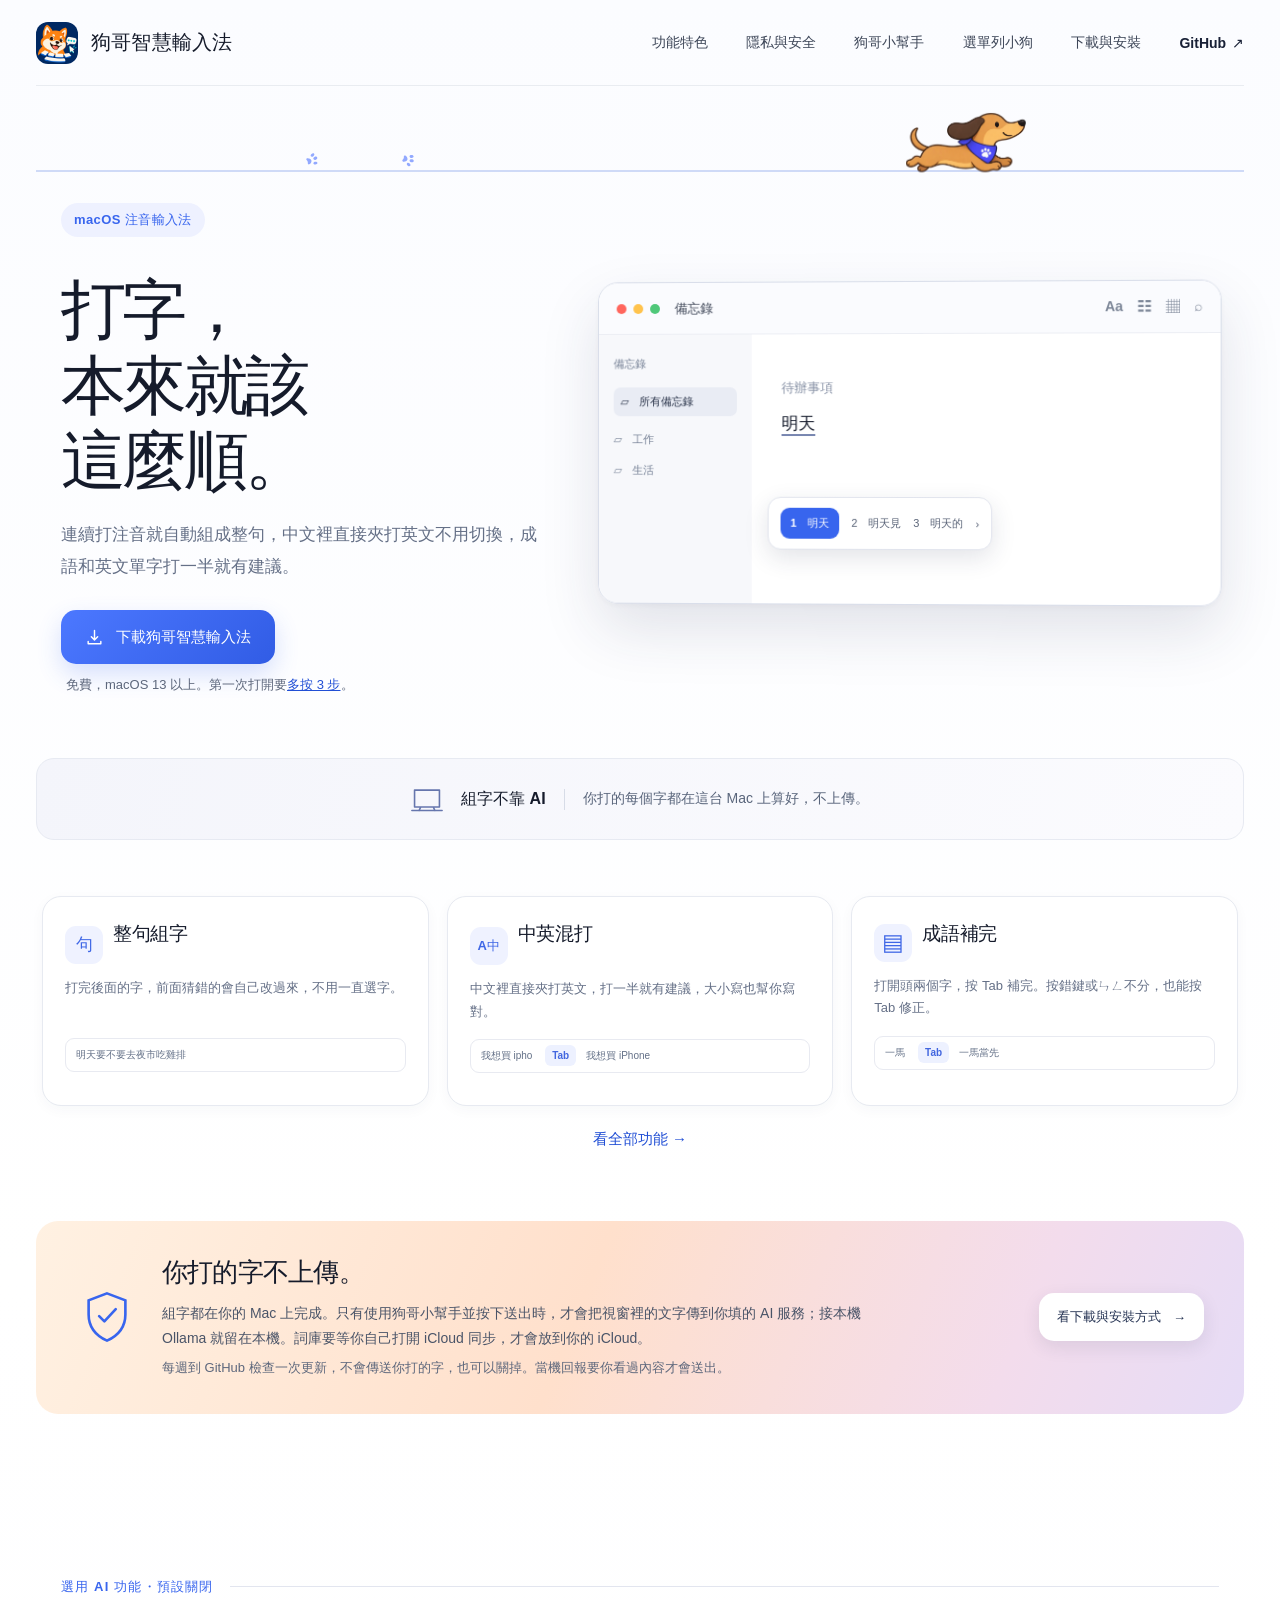
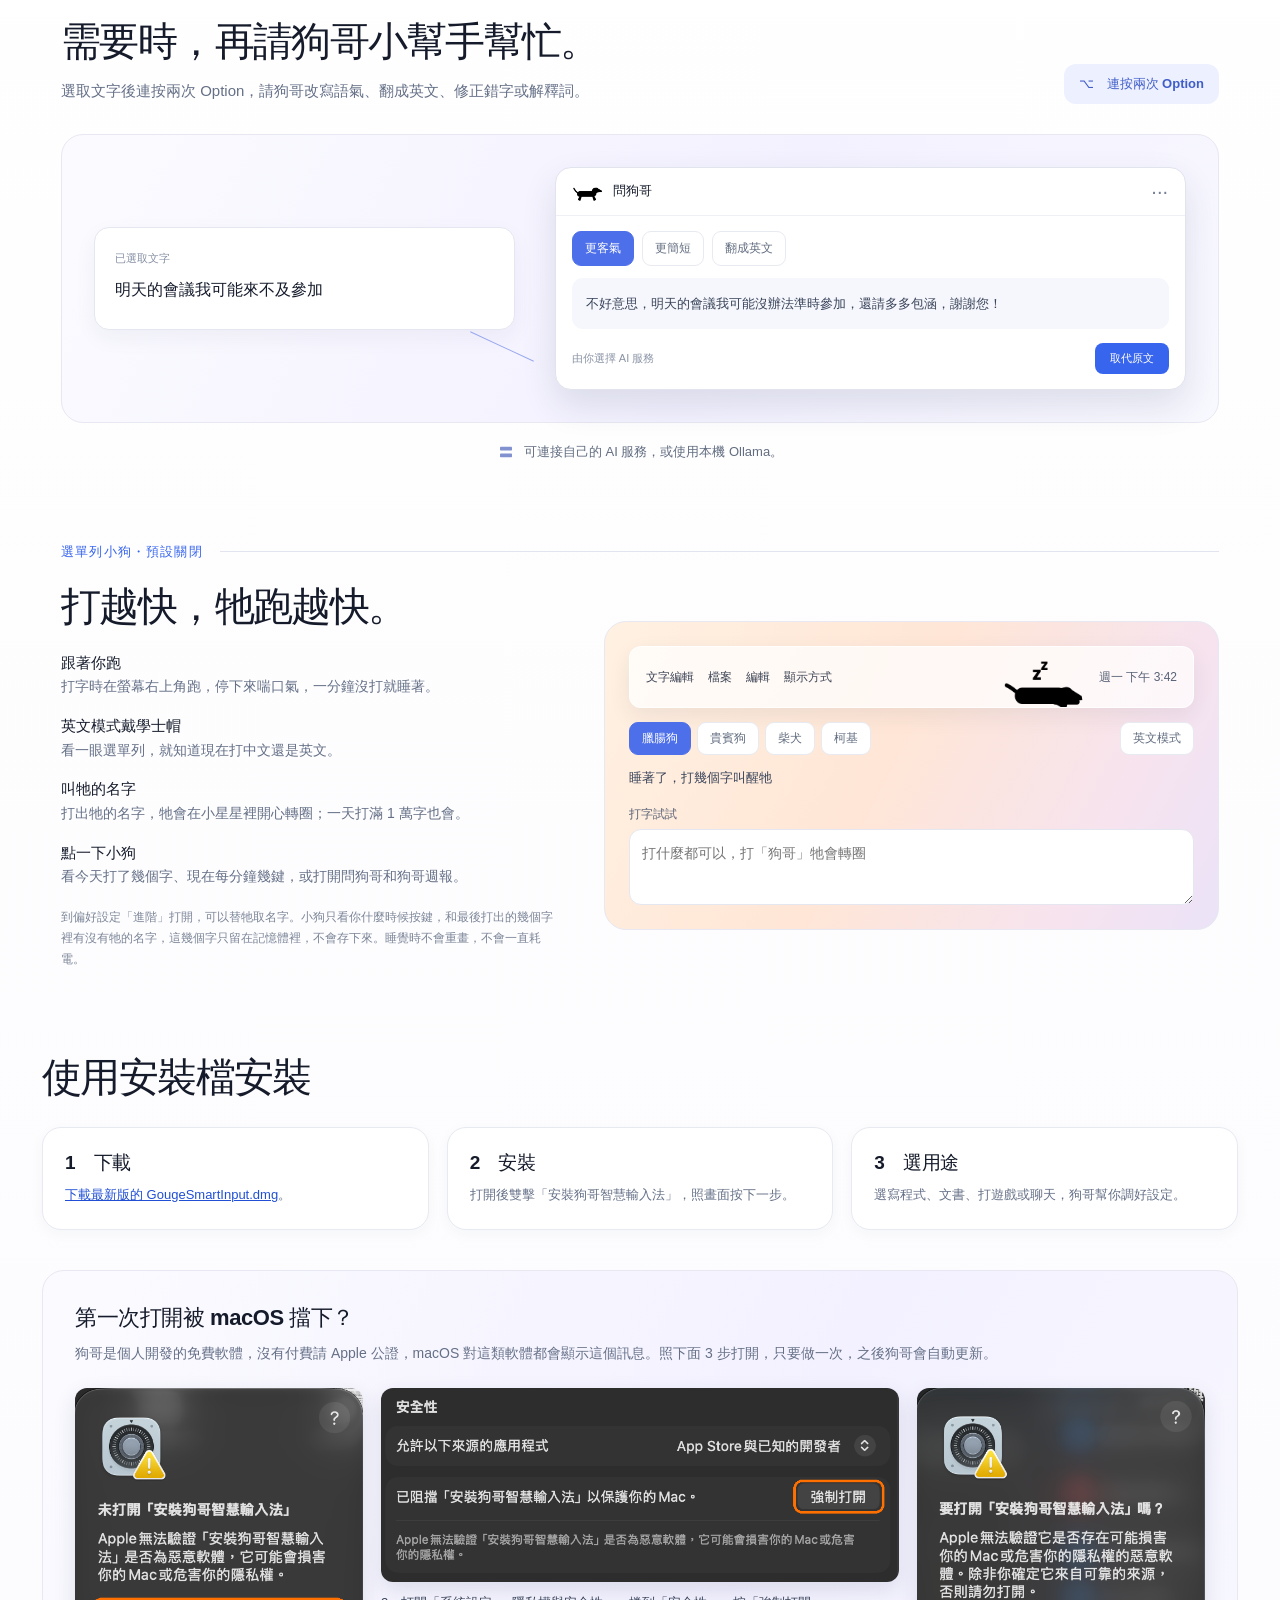
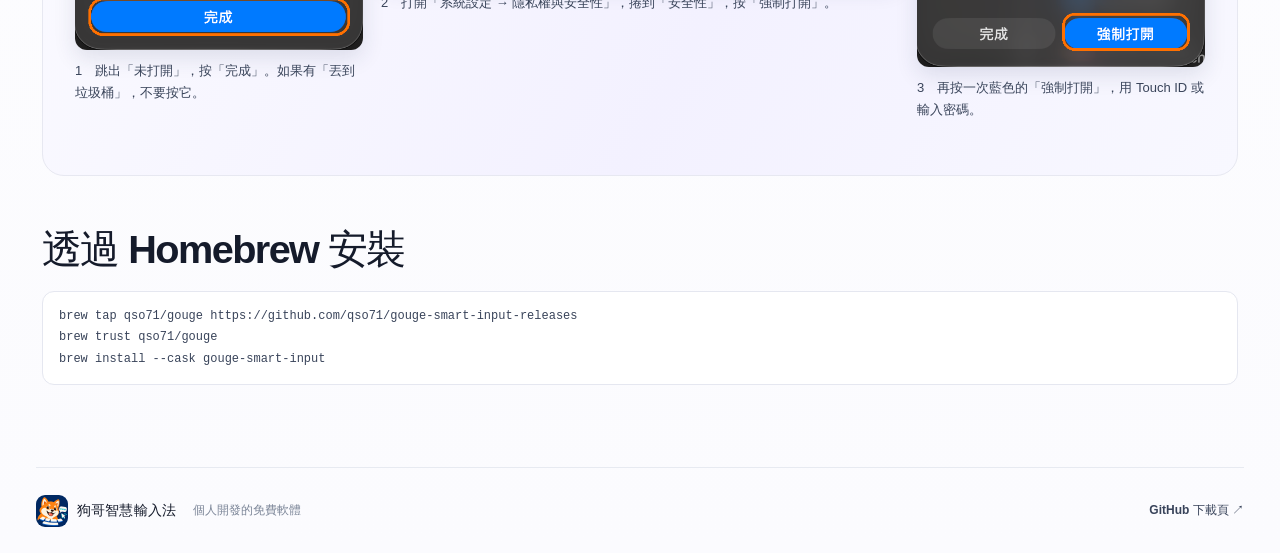
==== commit 6787c054: "docs: publish the website from f15da78" ====
--- a/index.html
+++ b/index.html
@@ -4,8 +4,26 @@
     <meta charset="utf-8">
     <meta name="viewport" content="width=device-width, initial-scale=1">
     <meta name="theme-color" content="#f7f8fc">
-    <title>狗哥智慧輸入法</title>
+    <title>狗哥智慧輸入法｜Mac 注音輸入法</title>
     <meta name="description" content="狗哥智慧輸入法是 macOS 的注音輸入法。連續打注音自動組成整句，中文裡直接夾打英文不用切換，你打的字不上傳。">
+    <meta name="google-site-verification" content="Gc03E_b6EHX6LjSuzu5NhHwZfCYFWUE8Y3jqQVSoe6k">
+    <link rel="canonical" href="https://qso71.github.io/gouge-smart-input-releases/">
+    <link rel="icon" type="image/png" href="images/icon.png">
+    <link rel="apple-touch-icon" href="images/icon.png">
+    <meta property="og:type" content="website">
+    <meta property="og:site_name" content="狗哥智慧輸入法">
+    <meta property="og:locale" content="zh_TW">
+    <meta property="og:title" content="狗哥智慧輸入法｜Mac 注音輸入法">
+    <meta property="og:description" content="連續打注音自動組成整句，中文裡直接夾打英文不用切換，你打的字不上傳。免費，macOS 13 以上。">
+    <meta property="og:url" content="https://qso71.github.io/gouge-smart-input-releases/">
+    <meta property="og:image" content="https://qso71.github.io/gouge-smart-input-releases/images/og.png">
+    <meta property="og:image:width" content="1200">
+    <meta property="og:image:height" content="630">
+    <meta property="og:image:alt" content="狗哥智慧輸入法：打字，本來就該這麼順。">
+    <meta name="twitter:card" content="summary_large_image">
+    <meta name="twitter:title" content="狗哥智慧輸入法｜Mac 注音輸入法">
+    <meta name="twitter:description" content="連續打注音自動組成整句，中文裡直接夾打英文不用切換，你打的字不上傳。免費，macOS 13 以上。">
+    <meta name="twitter:image" content="https://qso71.github.io/gouge-smart-input-releases/images/og.png">
     <link rel="stylesheet" href="styles.css">
   </head>
   <body>
@@ -143,7 +161,7 @@
       </section>
 
       <section id="install" class="install" aria-labelledby="install-title">
-        <h2 id="install-title">下載與安裝</h2>
+        <h2 id="install-title">使用安裝檔安裝</h2>
         <ol class="install-steps">
           <li><h3>1　下載</h3><p><a href="https://github.com/qso71/gouge-smart-input-releases/releases/latest/download/GougeSmartInput.dmg">下載最新版的 GougeSmartInput.dmg</a>。</p></li>
           <li><h3>2　安裝</h3><p>打開後雙擊「安裝狗哥智慧輸入法」，照畫面按下一步。</p></li>
@@ -166,10 +184,12 @@
               <figcaption>3　再按一次藍色的「強制打開」，用 Touch ID 或輸入密碼。</figcaption>
             </figure>
           </div>
-          <pre class="brew" aria-label="用 Homebrew 安裝的指令">brew tap qso71/gouge https://github.com/qso71/gouge-smart-input-releases
+        </div>
+
+        <h2 class="install-more" id="install-brew">透過 Homebrew 安裝</h2>
+        <pre class="brew" aria-label="用 Homebrew 安裝的指令">brew tap qso71/gouge https://github.com/qso71/gouge-smart-input-releases
 brew trust qso71/gouge
 brew install --cask gouge-smart-input</pre>
-        </div>
       </section>
     </main>
     <footer class="site-footer">
--- a/styles.css
+++ b/styles.css
@@ -217,7 +217,8 @@
 .shots figure { margin: 0; }
 .shots img { display: block; width: 100%; height: auto; border-radius: 12px; box-shadow: 0 8px 22px rgba(37,49,82,.12); }
 .shots figcaption { color: #39445a; font-size: 13px; line-height: 1.7; margin-top: 10px; }
-.brew { margin: 22px 0 0; padding: 14px 16px; overflow-x: auto; border-radius: 12px; background: #fff; border: 1px solid #e5e7f0; color: #39445a; font: 12px/1.8 ui-monospace, SFMono-Regular, Menlo, monospace; }
+.install > .install-more { margin: 48px 0 16px; }
+.brew { margin: 0; padding: 14px 16px; overflow-x: auto; border-radius: 12px; background: #fff; border: 1px solid #e5e7f0; color: #39445a; font: 12px/1.8 ui-monospace, SFMono-Regular, Menlo, monospace; }
 
 @media (max-width: 920px) {
   .dog-grid { grid-template-columns: 1fr; }
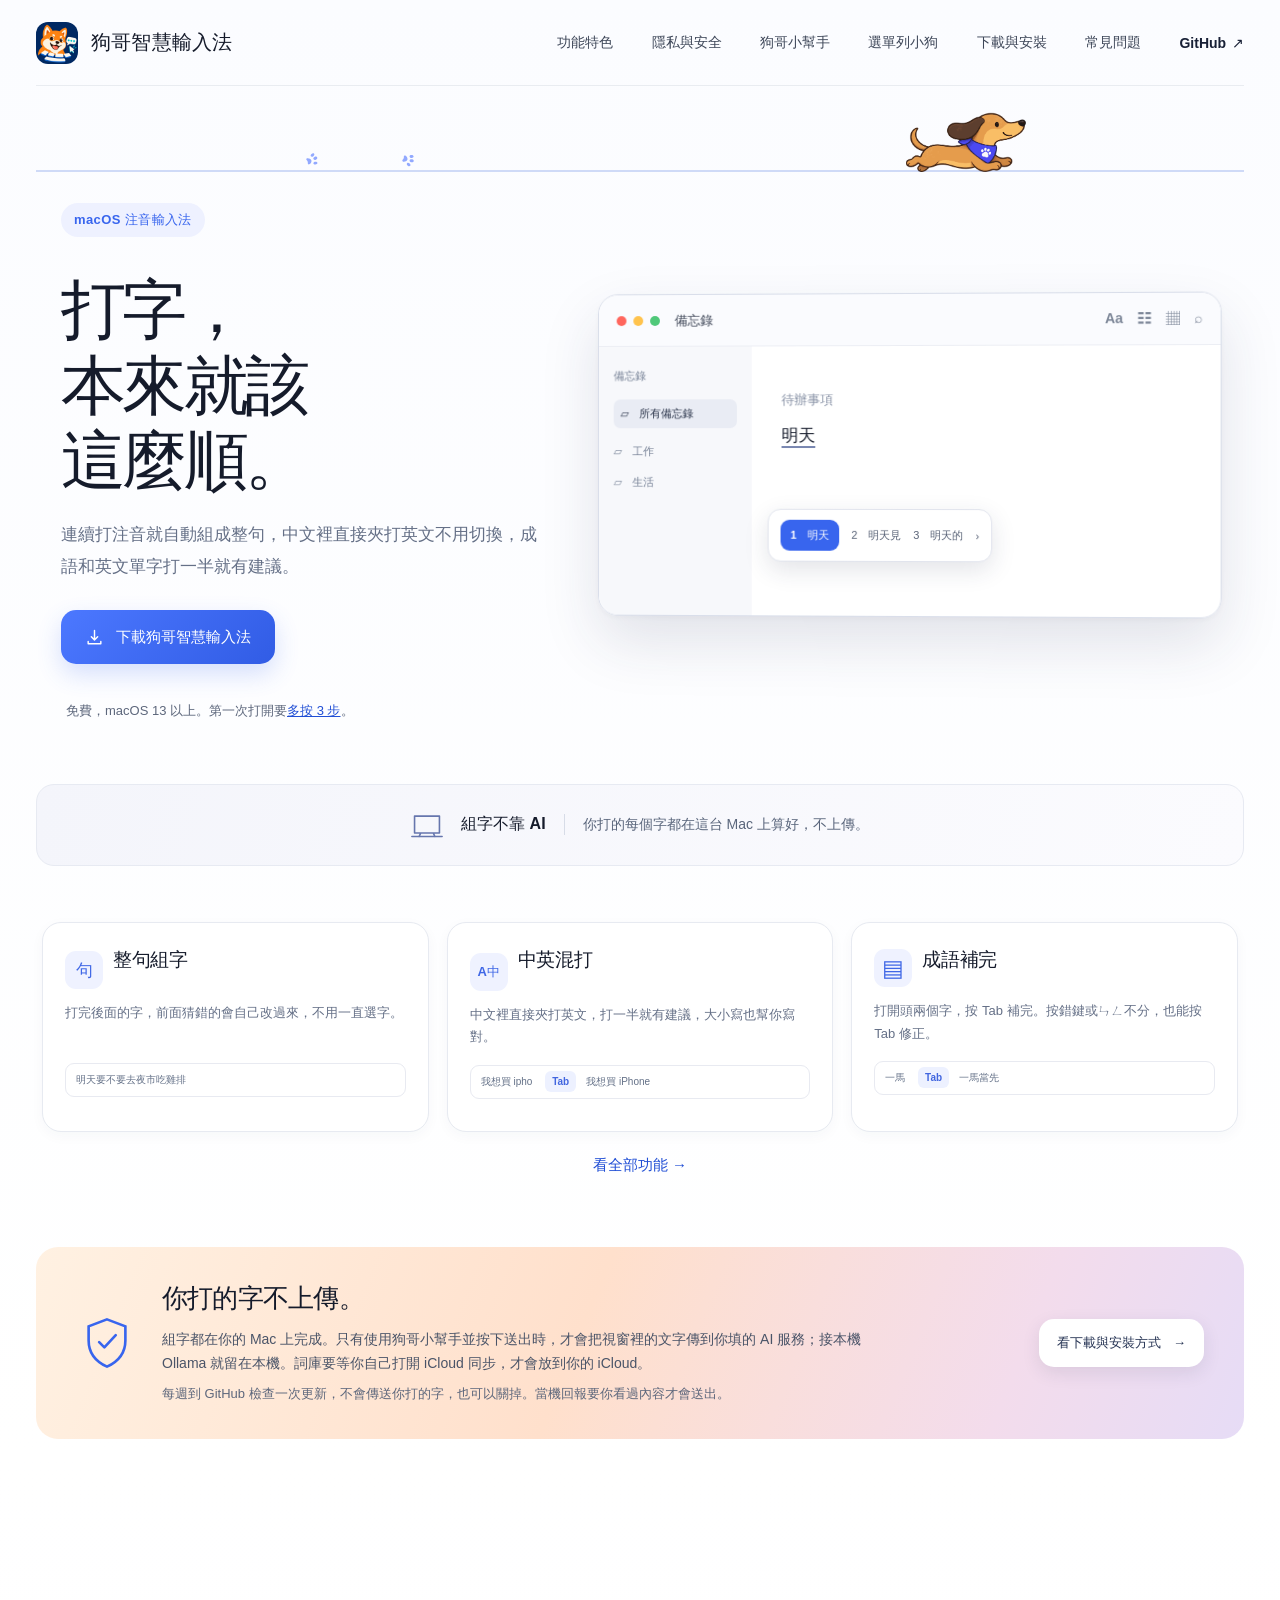
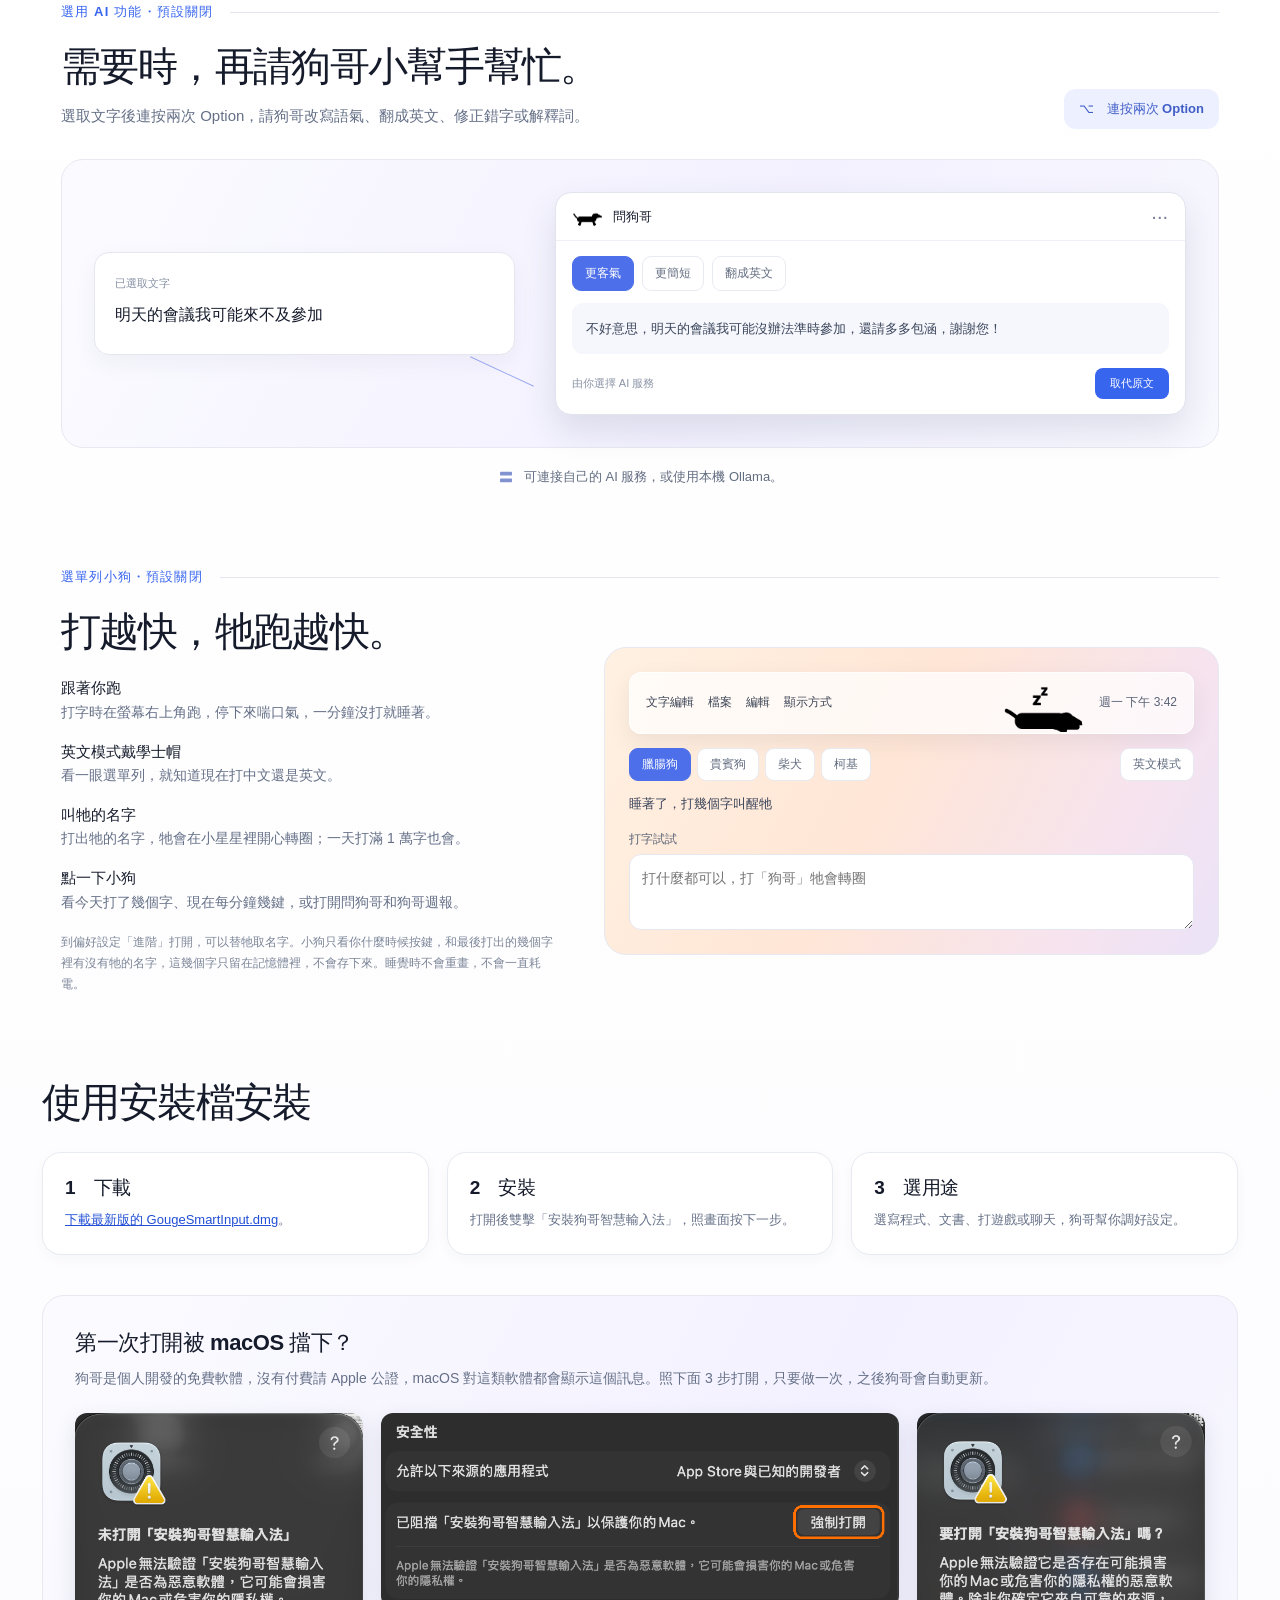
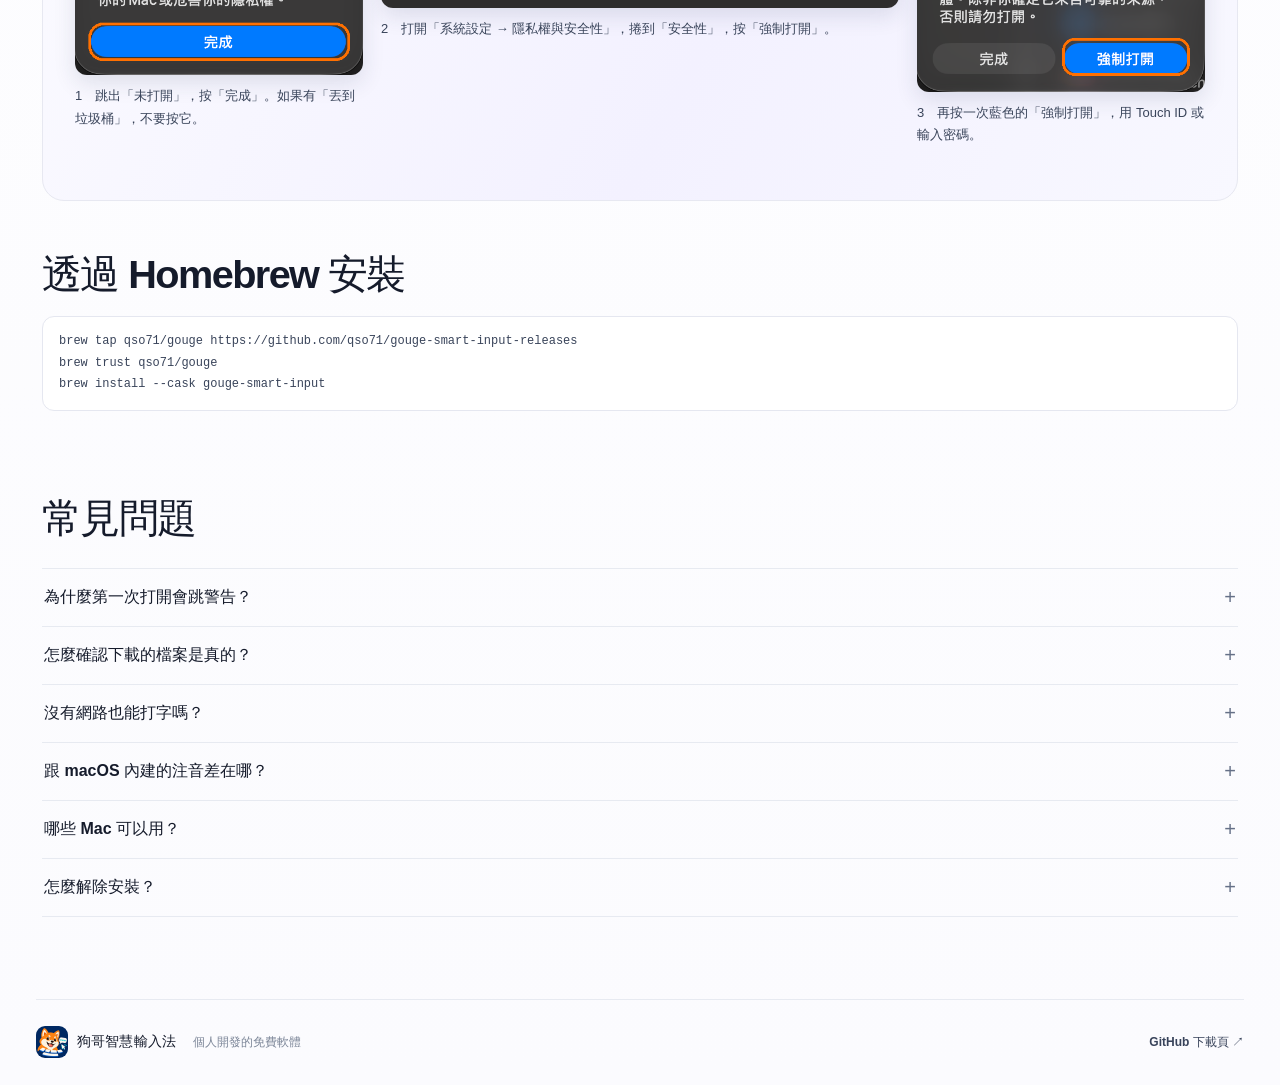
==== commit f0a705c1: "docs: publish the website from 9408754" ====
--- a/index.html
+++ b/index.html
@@ -41,6 +41,7 @@
         <a href="#helper">狗哥小幫手</a>
         <a href="#dog">選單列小狗</a>
         <a href="#install">下載與安裝</a>
+        <a href="#faq">常見問題</a>
         <a class="github-link" href="https://github.com/qso71/gouge-smart-input-releases">GitHub <span aria-hidden="true">↗</span></a>
       </nav>
     </header>
@@ -50,7 +51,7 @@
         <div class="mascot-track" aria-hidden="true">
           <svg class="paw paw-one" viewBox="0 0 32 32"><path d="M15.9 17.4c-3.2 0-7.4 4.6-7.4 7.7 0 2.4 2 3.4 4.1 2.3 1-.5 2.2-.8 3.3-.8s2.3.3 3.3.8c2.2 1.1 4.1.1 4.1-2.3 0-3.1-4.2-7.7-7.4-7.7ZM7.2 15.5c1.8-.6 2.5-3.1 1.6-5.6S6.1 6 4.3 6.6s-2.5 3.1-1.6 5.6 2.7 3.9 4.5 3.3Zm8-3.2c2 0 3.4-2.2 3.1-4.9s-1.8-4.7-3.8-4.7-3.4 2.2-3.1 4.9 1.8 4.7 3.8 4.7Zm8.6 3.2c1.8.6 3.6-.8 4.5-3.3s.2-5-1.6-5.6-3.6.8-4.5 3.3-.2 5 1.6 5.6Z" fill="currentColor"/></svg>
           <svg class="paw paw-two" viewBox="0 0 32 32"><path d="M15.9 17.4c-3.2 0-7.4 4.6-7.4 7.7 0 2.4 2 3.4 4.1 2.3 1-.5 2.2-.8 3.3-.8s2.3.3 3.3.8c2.2 1.1 4.1.1 4.1-2.3 0-3.1-4.2-7.7-7.4-7.7ZM7.2 15.5c1.8-.6 2.5-3.1 1.6-5.6S6.1 6 4.3 6.6s-2.5 3.1-1.6 5.6 2.7 3.9 4.5 3.3Zm8-3.2c2 0 3.4-2.2 3.1-4.9s-1.8-4.7-3.8-4.7-3.4 2.2-3.1 4.9 1.8 4.7 3.8 4.7Zm8.6 3.2c1.8.6 3.6-.8 4.5-3.3s.2-5-1.6-5.6-3.6.8-4.5 3.3-.2 5 1.6 5.6Z" fill="currentColor"/></svg>
-          <div class="runner-path"><img class="runner" src="images/dachshund-run.png" alt="" width="1000" height="489"></div>
+          <div class="runner-path"><img class="runner" src="images/dachshund-run.png" alt="" width="360" height="176"></div>
           <div class="trail"></div>
         </div>
         <div class="hero-copy">
@@ -61,6 +62,7 @@
             <svg viewBox="0 0 24 24" aria-hidden="true"><path d="M12 3v12m0 0 4-4m-4 4-4-4M4 17v3h16v-3" fill="none" stroke="currentColor" stroke-width="1.8" stroke-linecap="round" stroke-linejoin="round"/></svg>
             下載狗哥智慧輸入法
           </a>
+          <p class="release-note" data-release></p>
           <p class="button-note">免費，macOS 13 以上。第一次打開要<a href="#first-open">多按 3 步</a>。</p>
         </div>
         <div class="hero-window" aria-label="示意畫面：打 ㄇㄧㄥˊ ㄊㄧㄢ 組成「明天」，候選字列出明天、明天見、明天的。">
@@ -191,6 +193,37 @@
 brew trust qso71/gouge
 brew install --cask gouge-smart-input</pre>
       </section>
+
+      <section id="faq" class="faq" aria-labelledby="faq-title">
+        <h2 id="faq-title">常見問題</h2>
+        <div class="faq-list">
+          <details>
+            <summary>為什麼第一次打開會跳警告？</summary>
+            <p>狗哥是個人開發的免費軟體，沒有付費請 Apple 公證。macOS 對所有沒公證的軟體都會顯示這個訊息，不是在檔案裡找到病毒。照<a href="#first-open">這 3 步</a>打開，只要做一次。</p>
+          </details>
+          <details>
+            <summary>怎麼確認下載的檔案是真的？</summary>
+            <p>只從這個網站或 <a href="https://github.com/qso71/gouge-smart-input-releases/releases">GitHub 下載頁</a>下載。每個版本都附 SHA256SUMS.txt，可以在「終端機」執行 <code>shasum -a 256 ~/Downloads/GougeSmartInput*.dmg</code>，把顯示的值拿來逐字比對。</p>
+          </details>
+          <details>
+            <summary>沒有網路也能打字嗎？</summary>
+            <p>可以。組字都在你的 Mac 上完成。檢查更新、iCloud 同步和接雲端 AI 服務的狗哥小幫手才會用到網路。</p>
+          </details>
+          <details>
+            <summary>跟 macOS 內建的注音差在哪？</summary>
+            <p>狗哥可以在中文裡直接夾打英文，不用切換，成語和英文單字打一半就有建議，也能用 Tab 修錯字、在終端機提示指令。兩個輸入法可以同時留著，隨時換回內建注音。</p>
+          </details>
+          <details>
+            <summary>哪些 Mac 可以用？</summary>
+            <p>macOS 13 以上，Intel 和 Apple Silicon 都可以。</p>
+          </details>
+          <details>
+            <summary>怎麼解除安裝？</summary>
+            <p>先到「系統設定 → 鍵盤 → 文字輸入 → 編輯…」，選狗哥智慧輸入法，按「−」移除。再從 <code>/Library/Input Methods</code> 刪除「狗哥智慧輸入法.app」，macOS 會要求管理員密碼。照這個順序就不用登出。</p>
+            <p>用 Homebrew 安裝的話，執行 <code>brew uninstall --cask gouge-smart-input</code>，再到系統設定按「−」。</p>
+          </details>
+        </div>
+      </section>
     </main>
     <footer class="site-footer">
       <a class="brand footer-brand" href="#top"><img src="images/icon.png" alt="" width="32" height="32"><span>狗哥智慧輸入法</span></a>
--- a/styles.css
+++ b/styles.css
@@ -56,6 +56,8 @@
 .button-primary svg { width: 19px; height: 19px; }
 .button-note { color: #5d677c; font-size: 13px; margin: 12px 0 0 5px; }
 .button-note a { color: var(--blue-deep); text-decoration: underline; }
+.release-note { color: #5d677c; font-size: 13px; line-height: 1.5; min-height: 1.5em; margin: 12px 0 -6px 5px; }
+.release-note a { color: var(--blue-deep); text-decoration: underline; }
 .hero-window { min-width: 0; position: relative; align-self: center; border: 1px solid #d9deea; background: rgba(255,255,255,.96); border-radius: 20px; overflow: visible; box-shadow: 0 26px 60px rgba(37, 49, 82, .13), 0 2px 6px rgba(37,49,82,.04); transform: perspective(1200px) rotateY(-2deg); }
 .window-titlebar { height: 52px; display: flex; align-items: center; gap: 15px; padding: 0 18px; background: #fafbfe; border-bottom: 1px solid #eceef4; border-radius: 20px 20px 0 0; color: #3d4556; font-weight: 600; font-size: 13px; }
 .traffic { display: flex; gap: 7px; }
@@ -153,7 +155,7 @@
   h1 { font-size: clamp(42px, 12vw, 58px); margin: 17px 0 14px; }
   .hero-lede { font-size: 15px; line-height: 1.75; margin-bottom: 20px; }
   .button { min-height: 50px; }.button-primary { width: 100%; }
-  .button-note { text-align: center; margin-left: 0; }
+  .button-note, .release-note { text-align: center; margin-left: 0; }
   .window-titlebar { height: 44px; }.notes-layout { grid-template-columns: 92px 1fr; min-height: 205px; }
   .notes-sidebar { padding: 17px 9px; gap: 13px; font-size: 9px; }.notes-sidebar b { padding: 6px 4px; }
   .note-content { padding: 31px 14px; font-size: 12px; }.candidate-popover { left: 2%; bottom: 42px; gap: 6px; padding: 7px; font-size: 8px; }.candidate-popover b { padding: 7px; }
@@ -201,7 +203,7 @@
 .feature-item h2 { font-size: 18px; letter-spacing: -.02em; margin-bottom: 8px; }
 .feature-item p { color: var(--muted); font-size: 14px; line-height: 1.75; margin: 0; }
 .page-cta { padding: 24px 25px 88px; text-align: center; }
-.page-cta .button-note { margin-left: 0; }
+.page-cta .button-note, .page-cta .release-note { margin-left: 0; }
 
 .install { padding: 0 6px 82px; }
 .install > h2 { font-size: clamp(27px, 3.1vw, 40px); letter-spacing: -.04em; line-height: 1.28; margin-bottom: 24px; }
@@ -220,6 +222,18 @@
 .install > .install-more { margin: 48px 0 16px; }
 .brew { margin: 0; padding: 14px 16px; overflow-x: auto; border-radius: 12px; background: #fff; border: 1px solid #e5e7f0; color: #39445a; font: 12px/1.8 ui-monospace, SFMono-Regular, Menlo, monospace; }
 
+.faq { padding: 0 6px 82px; }
+.faq > h2 { font-size: clamp(27px, 3.1vw, 40px); letter-spacing: -.04em; line-height: 1.28; margin-bottom: 24px; }
+.faq-list { border-top: 1px solid var(--line); }
+.faq details { border-bottom: 1px solid var(--line); }
+.faq summary { display: flex; justify-content: space-between; align-items: center; gap: 16px; padding: 18px 2px; font-size: 16px; font-weight: 600; cursor: pointer; list-style: none; }
+.faq summary::-webkit-details-marker { display: none; }
+.faq summary::after { content: "+"; flex: none; color: var(--muted); font-size: 20px; font-weight: 400; line-height: 1; }
+.faq details[open] summary::after { content: "−"; }
+.faq details p { max-width: 760px; color: var(--muted); font-size: 14px; line-height: 1.8; margin: 0 2px 16px; }
+.faq details a { color: var(--blue-deep); text-decoration: underline; }
+.faq code { padding: 1px 5px; border-radius: 5px; background: var(--soft); color: #39445a; font: 12px ui-monospace, SFMono-Regular, Menlo, monospace; overflow-wrap: anywhere; }
+
 @media (max-width: 920px) {
   .dog-grid { grid-template-columns: 1fr; }
   .feature-grid, .feature-grid.four { grid-template-columns: repeat(2, 1fr); }
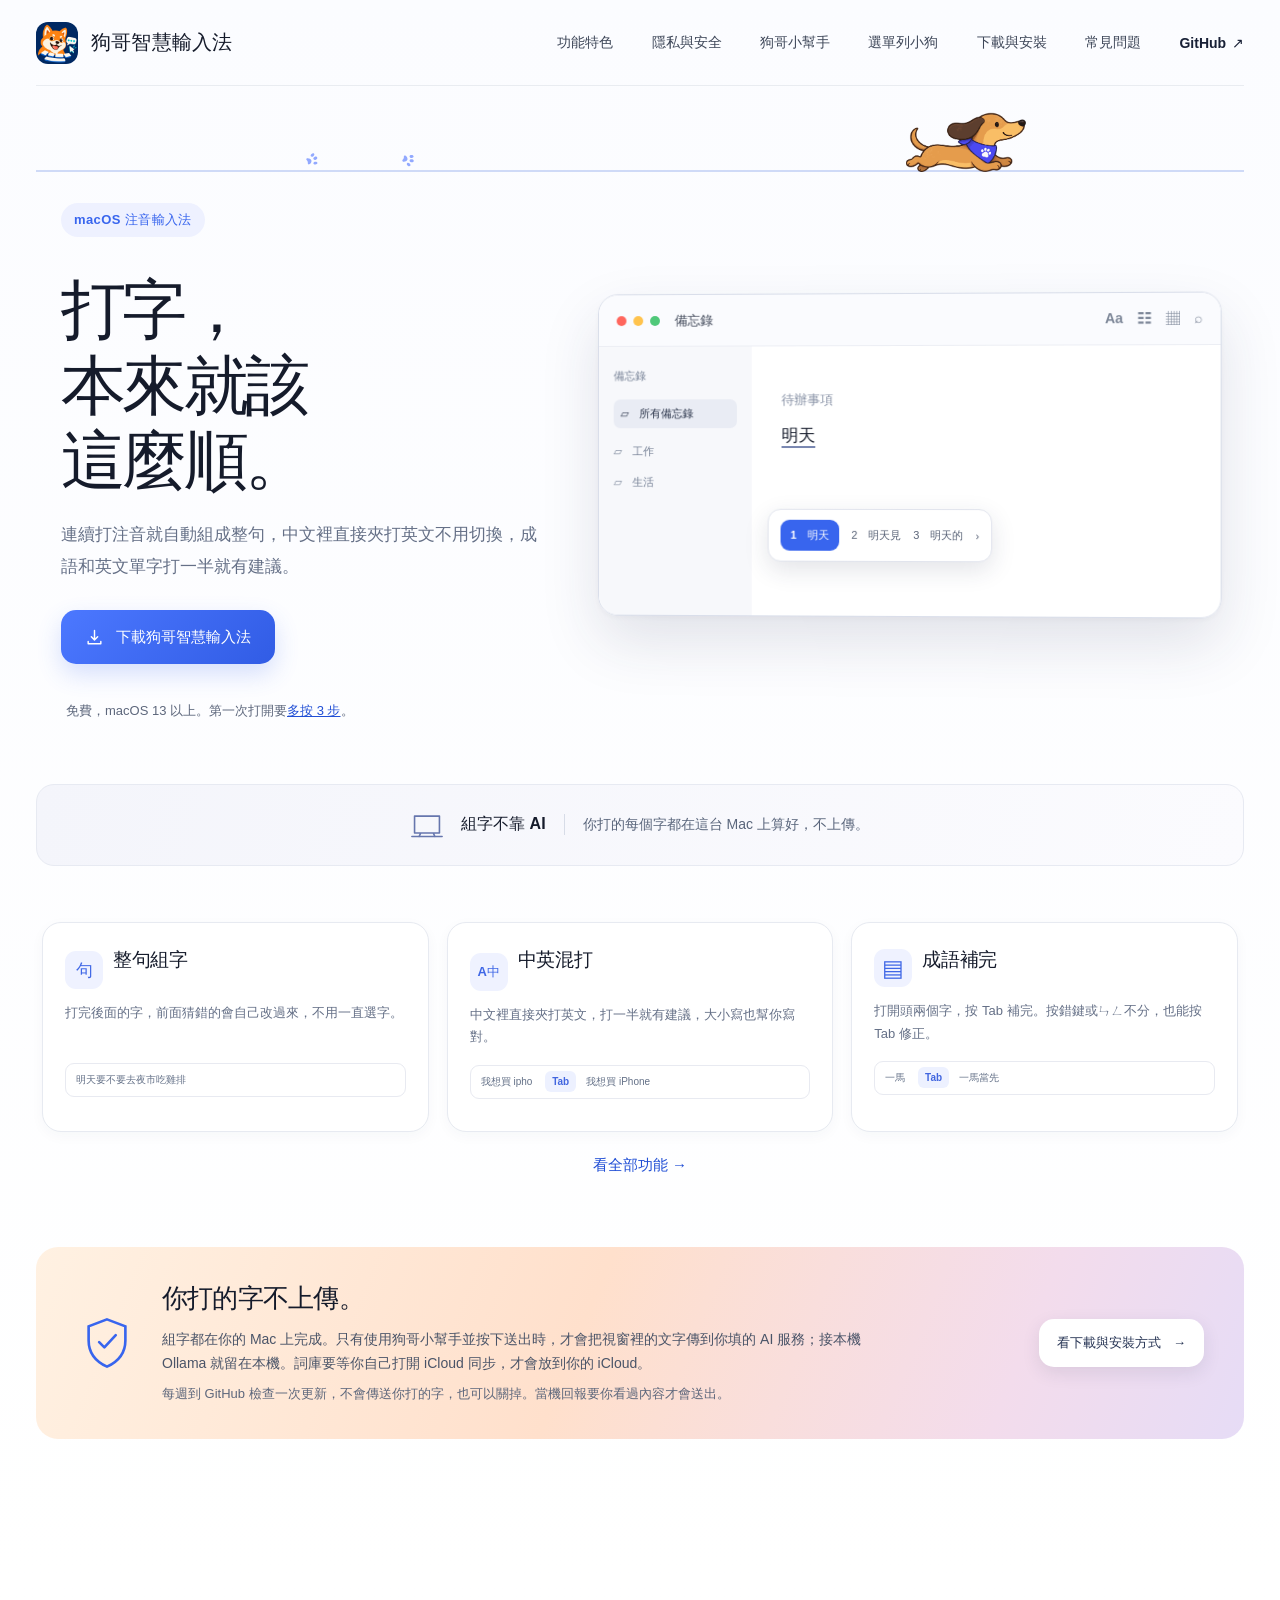
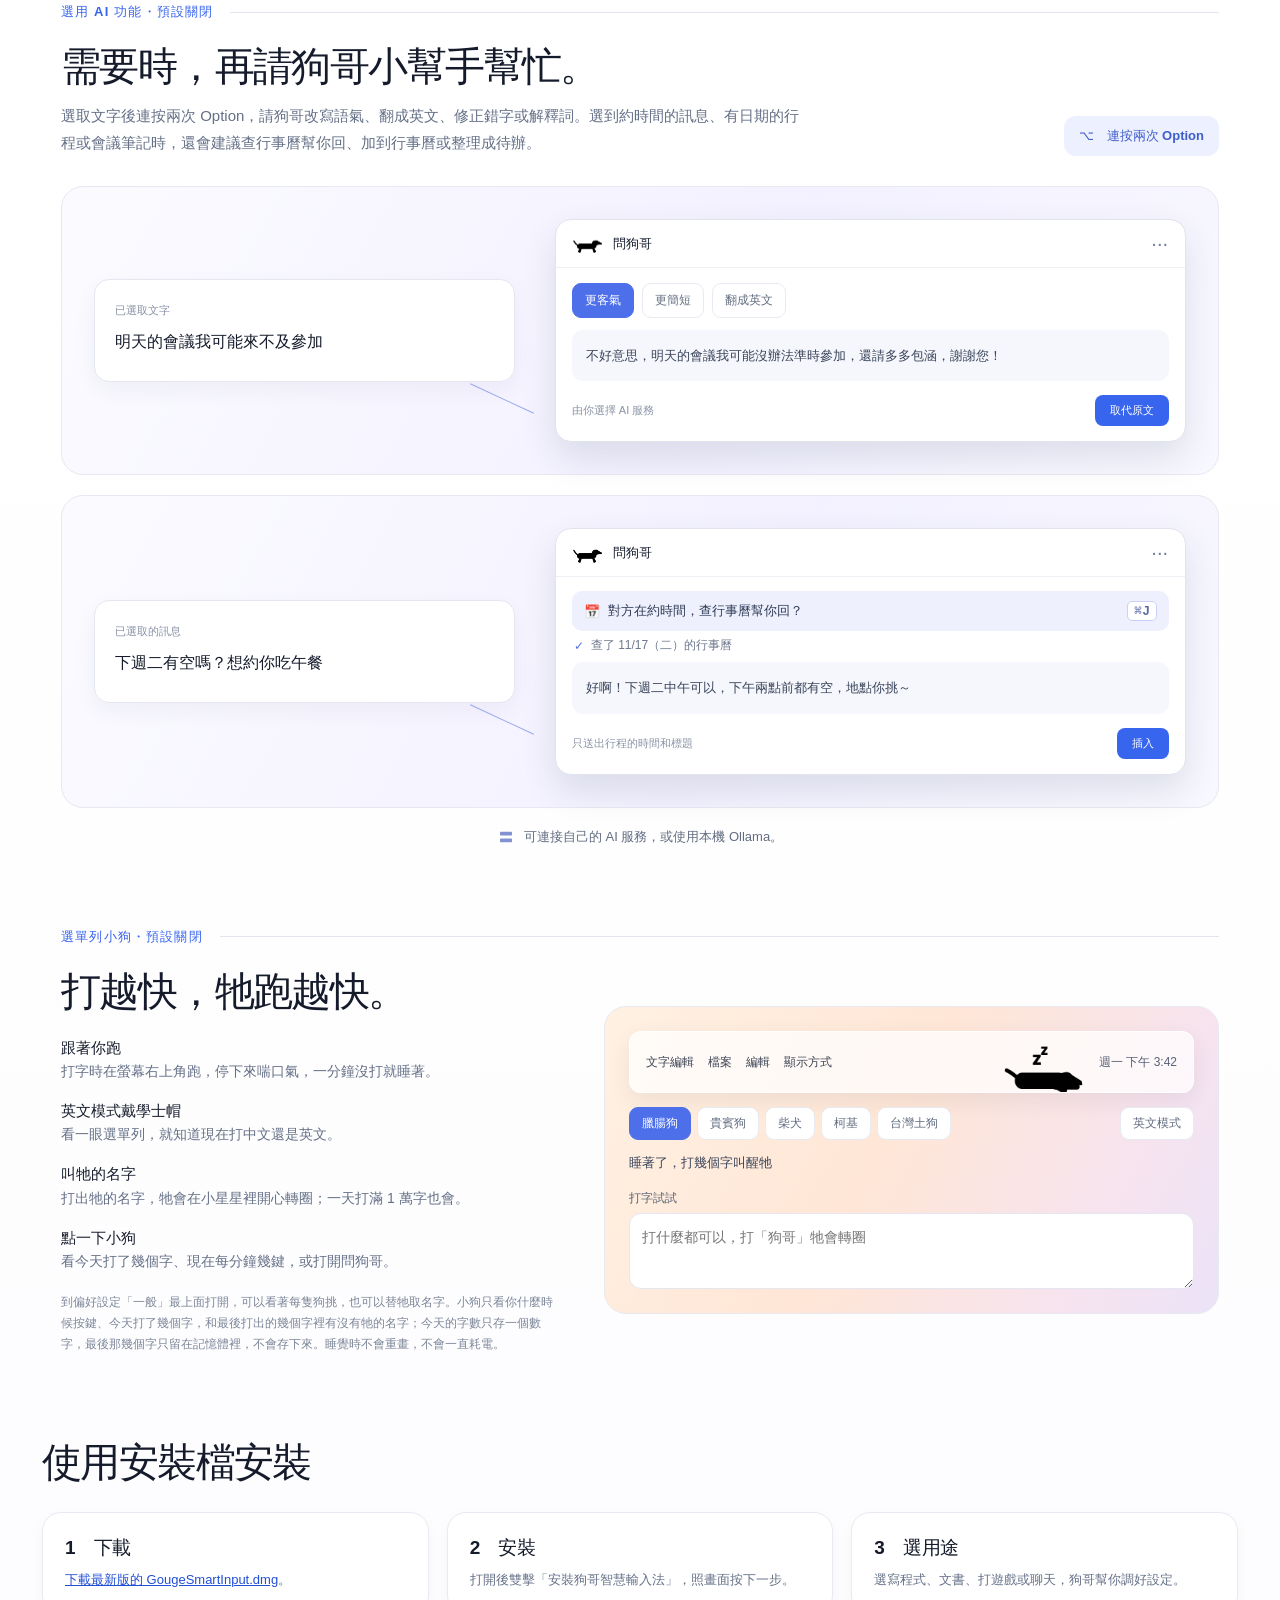
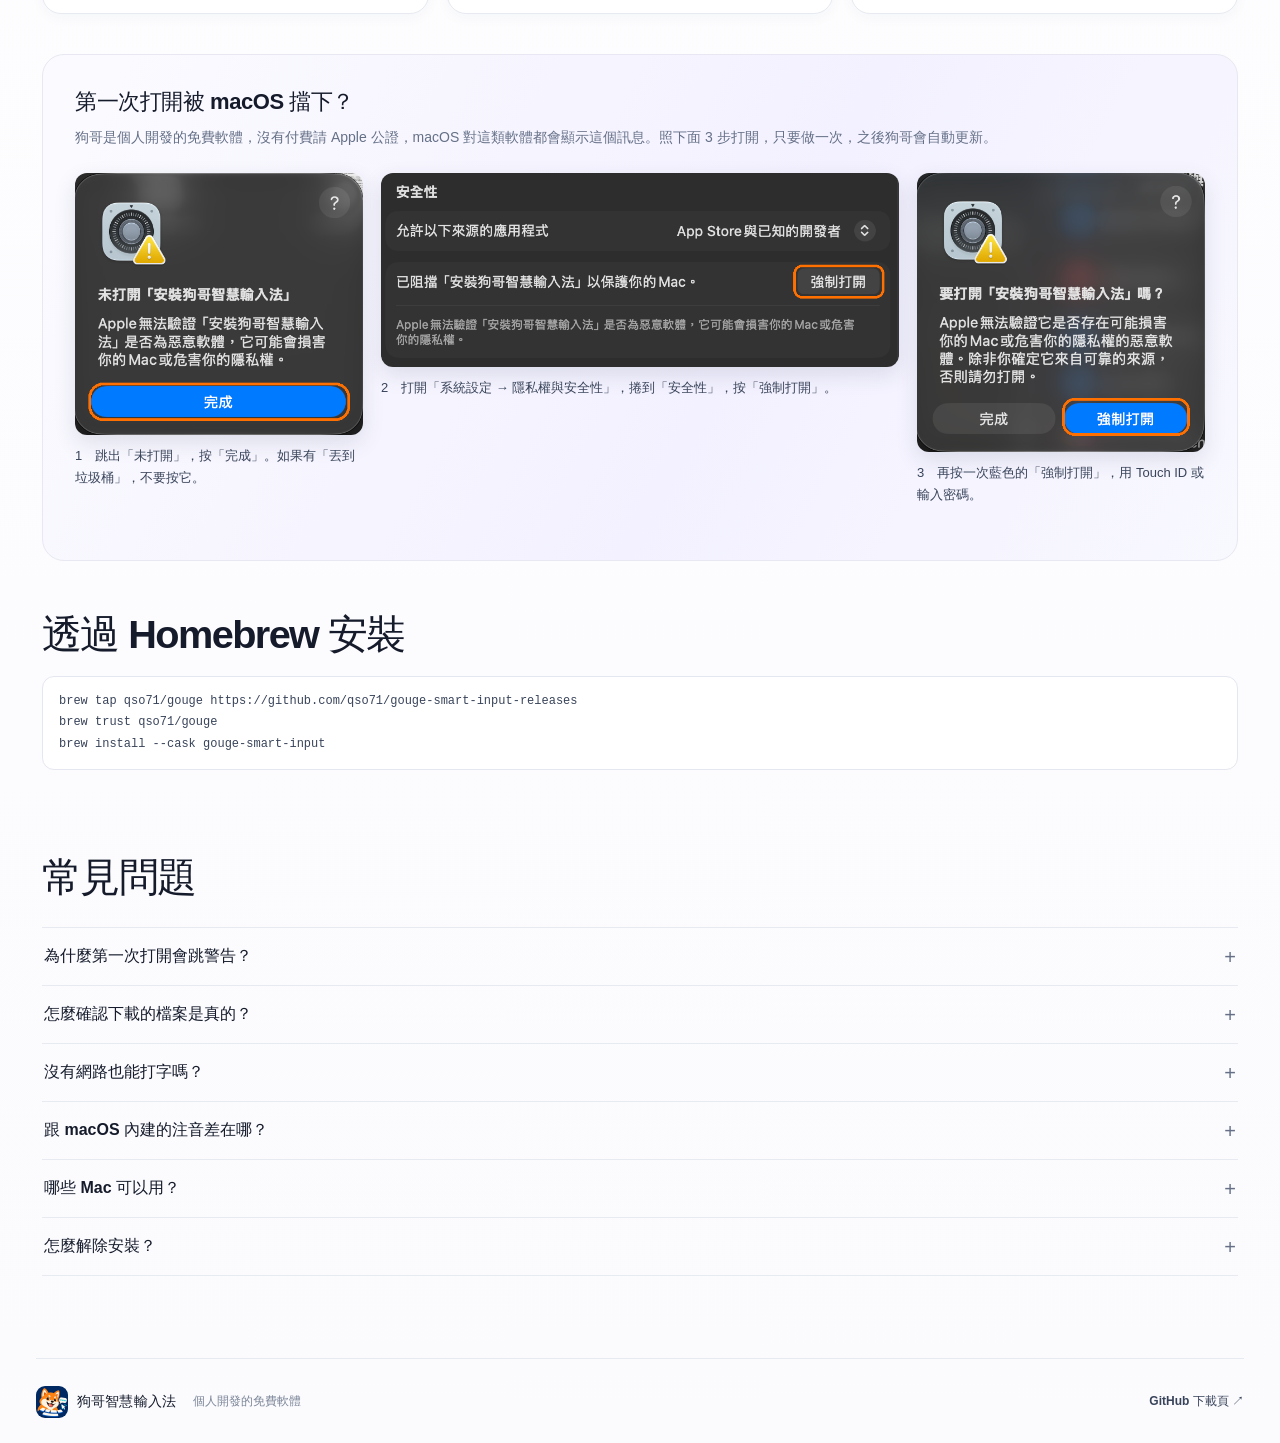
==== commit dc35f83f: "docs: publish the website from 2671b31" ====
--- a/index.html
+++ b/index.html
@@ -107,7 +107,7 @@
         <div class="helper-heading">
           <div>
             <h2 id="helper-title">需要時，再請狗哥小幫手幫忙。</h2>
-            <p>選取文字後連按兩次 Option，請狗哥改寫語氣、翻成英文、修正錯字或解釋詞。</p>
+            <p>選取文字後連按兩次 Option，請狗哥改寫語氣、翻成英文、修正錯字或解釋詞。選到約時間的訊息、有日期的行程或會議筆記時，還會建議查行事曆幫你回、加到行事曆或整理成待辦。</p>
           </div>
           <span class="option-key">⌥　連按兩次 Option</span>
         </div>
@@ -122,6 +122,20 @@
             <div class="helper-actions"><span class="active">更客氣</span><span>更簡短</span><span>翻成英文</span></div>
             <div class="helper-answer">不好意思，明天的會議我可能沒辦法準時參加，還請多多包涵，謝謝您！</div>
             <div class="helper-card-foot"><span>由你選擇 AI 服務</span><button type="button" aria-label="取代原文（示意）">取代原文</button></div>
+          </div>
+        </div>
+        <div class="helper-demo agent-demo">
+          <div class="selected-text">
+            <small>已選取的訊息</small>
+            <p>下週二有空嗎？想約你吃午餐</p>
+            <span class="selection-line"></span>
+          </div>
+          <div class="helper-card">
+            <div class="helper-card-head"><img class="helper-icon" src="images/menu-dog.png" alt=""><strong>問狗哥</strong><span class="card-menu">···</span></div>
+            <div class="helper-suggestion"><span aria-hidden="true">📅</span>對方在約時間，查行事曆幫你回？<kbd>⌘J</kbd></div>
+            <p class="helper-step"><span aria-hidden="true">✓</span>查了 11/17（二）的行事曆</p>
+            <div class="helper-answer">好啊！下週二中午可以，下午兩點前都有空，地點你挑～</div>
+            <div class="helper-card-foot"><span>只送出行程的時間和標題</span><button type="button" aria-label="插入（示意）">插入</button></div>
           </div>
         </div>
         <p class="provider-note"><svg viewBox="0 0 24 24" aria-hidden="true"><rect x="4" y="5" width="16" height="5" rx="1"/><rect x="4" y="14" width="16" height="5" rx="1"/><circle cx="7" cy="7.5" r=".8"/><circle cx="7" cy="16.5" r=".8"/></svg>可連接自己的 AI 服務，或使用本機 Ollama。</p>
@@ -136,9 +150,9 @@
               <li><strong>跟著你跑</strong>打字時在螢幕右上角跑，停下來喘口氣，一分鐘沒打就睡著。</li>
               <li><strong>英文模式戴學士帽</strong>看一眼選單列，就知道現在打中文還是英文。</li>
               <li><strong>叫牠的名字</strong>打出牠的名字，牠會在小星星裡開心轉圈；一天打滿 1 萬字也會。</li>
-              <li><strong>點一下小狗</strong>看今天打了幾個字、現在每分鐘幾鍵，或打開問狗哥和狗哥週報。</li>
+              <li><strong>點一下小狗</strong>看今天打了幾個字、現在每分鐘幾鍵，或打開問狗哥。</li>
             </ul>
-            <p class="dog-note">到偏好設定「進階」打開，可以替牠取名字。小狗只看你什麼時候按鍵，和最後打出的幾個字裡有沒有牠的名字，這幾個字只留在記憶體裡，不會存下來。睡覺時不會重畫，不會一直耗電。</p>
+            <p class="dog-note">到偏好設定「一般」最上面打開，可以看著每隻狗挑，也可以替牠取名字。小狗只看你什麼時候按鍵、今天打了幾個字，和最後打出的幾個字裡有沒有牠的名字；今天的字數只存一個數字，最後那幾個字只留在記憶體裡，不會存下來。睡覺時不會重畫，不會一直耗電。</p>
           </div>
           <div class="dog-demo">
             <div class="menu-strip" aria-label="選單列示意">
@@ -152,6 +166,7 @@
                 <label><input type="radio" name="breed" id="breed-poodle" value="1"><span>貴賓狗</span></label>
                 <label><input type="radio" name="breed" id="breed-shiba" value="2"><span>柴犬</span></label>
                 <label><input type="radio" name="breed" id="breed-corgi" value="3"><span>柯基</span></label>
+                <label><input type="radio" name="breed" id="breed-formosan" value="4"><span>台灣土狗</span></label>
               </div>
               <label class="dog-cap"><input type="checkbox" id="dog-cap"><span>英文模式</span></label>
             </div>
--- a/styles.css
+++ b/styles.css
@@ -101,6 +101,11 @@
 .helper-answer { margin: 2px 16px; background: #f6f7fc; border-radius: 11px; padding: 14px; font-size: 13px; line-height: 1.8; color: #39445a; }
 .helper-card-foot { display: flex; align-items: center; justify-content: space-between; padding: 12px 16px 15px; color: #8a93a5; font-size: 11px; }
 .helper-card-foot button { border: 0; color: white; background: var(--blue); border-radius: 8px; padding: 8px 15px; font-weight: 700; }
+.agent-demo { margin-top: 20px; }
+.helper-suggestion { display: flex; align-items: center; gap: 8px; margin: 14px 16px 6px; padding: 10px 12px; border-radius: 10px; background: #eef1fd; color: #2f3b57; font-size: 13px; font-weight: 600; }
+.helper-suggestion kbd { margin-left: auto; border: 1px solid #c9d2f5; border-radius: 5px; padding: 1px 6px; color: #5a6aa8; font: 600 11px/1.6 inherit; background: #fff; }
+.helper-step { display: flex; align-items: center; gap: 7px; margin: 4px 18px 8px; color: #6d778b; font-size: 12px; }
+.helper-step span { color: #4d6fea; font-weight: 700; }
 .provider-note { display: flex; justify-content: center; align-items: center; gap: 9px; margin: 20px 0 0; color: #626d80; font-size: 13px; }
 .provider-note svg { width: 18px; height: 18px; fill: #8292d1; }
 
@@ -164,7 +169,7 @@
   .features-more { margin: -36px 0 56px; }.page-head { padding: 44px 0 36px; }.feature-group { padding: 0 0 40px; }.feature-grid, .feature-grid.four { grid-template-columns: 1fr; gap: 12px; }.page-cta { padding: 12px 0 56px; }.page-cta .button { width: 100%; }
   .helper-section { padding: 68px 0 56px; }.helper-heading { display: block; margin: 17px 0 20px; }.helper-heading h2 { font-size: 27px; }.helper-heading p { font-size: 13px; }.option-key { display: inline-block; margin-top: 14px; font-size: 11px; }
   .helper-demo { grid-template-columns: 1fr; gap: 18px; padding: 15px; }.selected-text { padding: 14px; }.selected-text p { font-size: 13px; }.selection-line { display: none; }
-  .helper-card-head { height: 42px; }.helper-actions { gap: 5px; padding: 12px 10px 8px; }.helper-actions span { padding: 7px 8px; font-size: 10px; }.helper-answer { margin: 2px 10px; font-size: 11px; }.provider-note { font-size: 11px; }
+  .helper-suggestion { margin: 10px 10px 4px; font-size: 11px; }.helper-step { margin: 4px 12px 6px; font-size: 11px; }.helper-card-head { height: 42px; }.helper-actions { gap: 5px; padding: 12px 10px 8px; }.helper-actions span { padding: 7px 8px; font-size: 10px; }.helper-answer { margin: 2px 10px; font-size: 11px; }.provider-note { font-size: 11px; }
   .features { grid-template-columns: 1fr; gap: 12px; padding: 0 0 58px; }.feature-card { min-height: 0; padding: 18px; }.feature-card p { min-height: 0; }.feature-card h3 { font-size: 17px; }
   .privacy-panel { grid-template-columns: 1fr; gap: 10px; padding: 23px 20px; margin-bottom: 35px; }.privacy-mark { width: 42px; height: 42px; justify-self: start; }.privacy-mark svg { width: 42px; }.privacy-copy h2 { font-size: 22px; }.privacy-copy p { font-size: 13px; }.privacy-copy .update-note { font-size: 12px; }.button-light { grid-column: 1; width: 100%; margin-top: 8px; }
   .site-footer { min-height: 72px; gap: 9px; font-size: 10px; }.footer-brand { font-size: 12px; }.footer-brand img { width: 28px; height: 28px; }
@@ -179,7 +184,7 @@
 .menu-strip { display: flex; align-items: center; gap: 14px; min-height: 62px; padding: 0 16px; border: 1px solid rgba(255,255,255,.8); border-radius: 12px; background: rgba(255,255,255,.72); box-shadow: 0 8px 22px rgba(37,49,82,.08); color: #3d4556; font-size: 12px; white-space: nowrap; }
 .menu-strip-items { display: flex; gap: 14px; min-width: 0; overflow: hidden; }
 .menu-strip-clock { flex: 0 0 auto; color: #586276; }
-.dog-sprite { flex: 0 0 auto; width: 81px; height: 58.5px; margin-left: auto; background: url("images/dog-sprites.png") 0 0 / 729px 468px no-repeat; }
+.dog-sprite { flex: 0 0 auto; width: 81px; height: 58.5px; margin-left: auto; background: url("images/dog-sprites.png") 0 0 / 729px 585px no-repeat; }
 .dog-controls { display: flex; flex-wrap: wrap; align-items: center; justify-content: space-between; gap: 8px; }
 .dog-breeds { display: flex; flex-wrap: wrap; gap: 6px; }
 .dog-breeds label, .dog-cap { position: relative; cursor: pointer; }
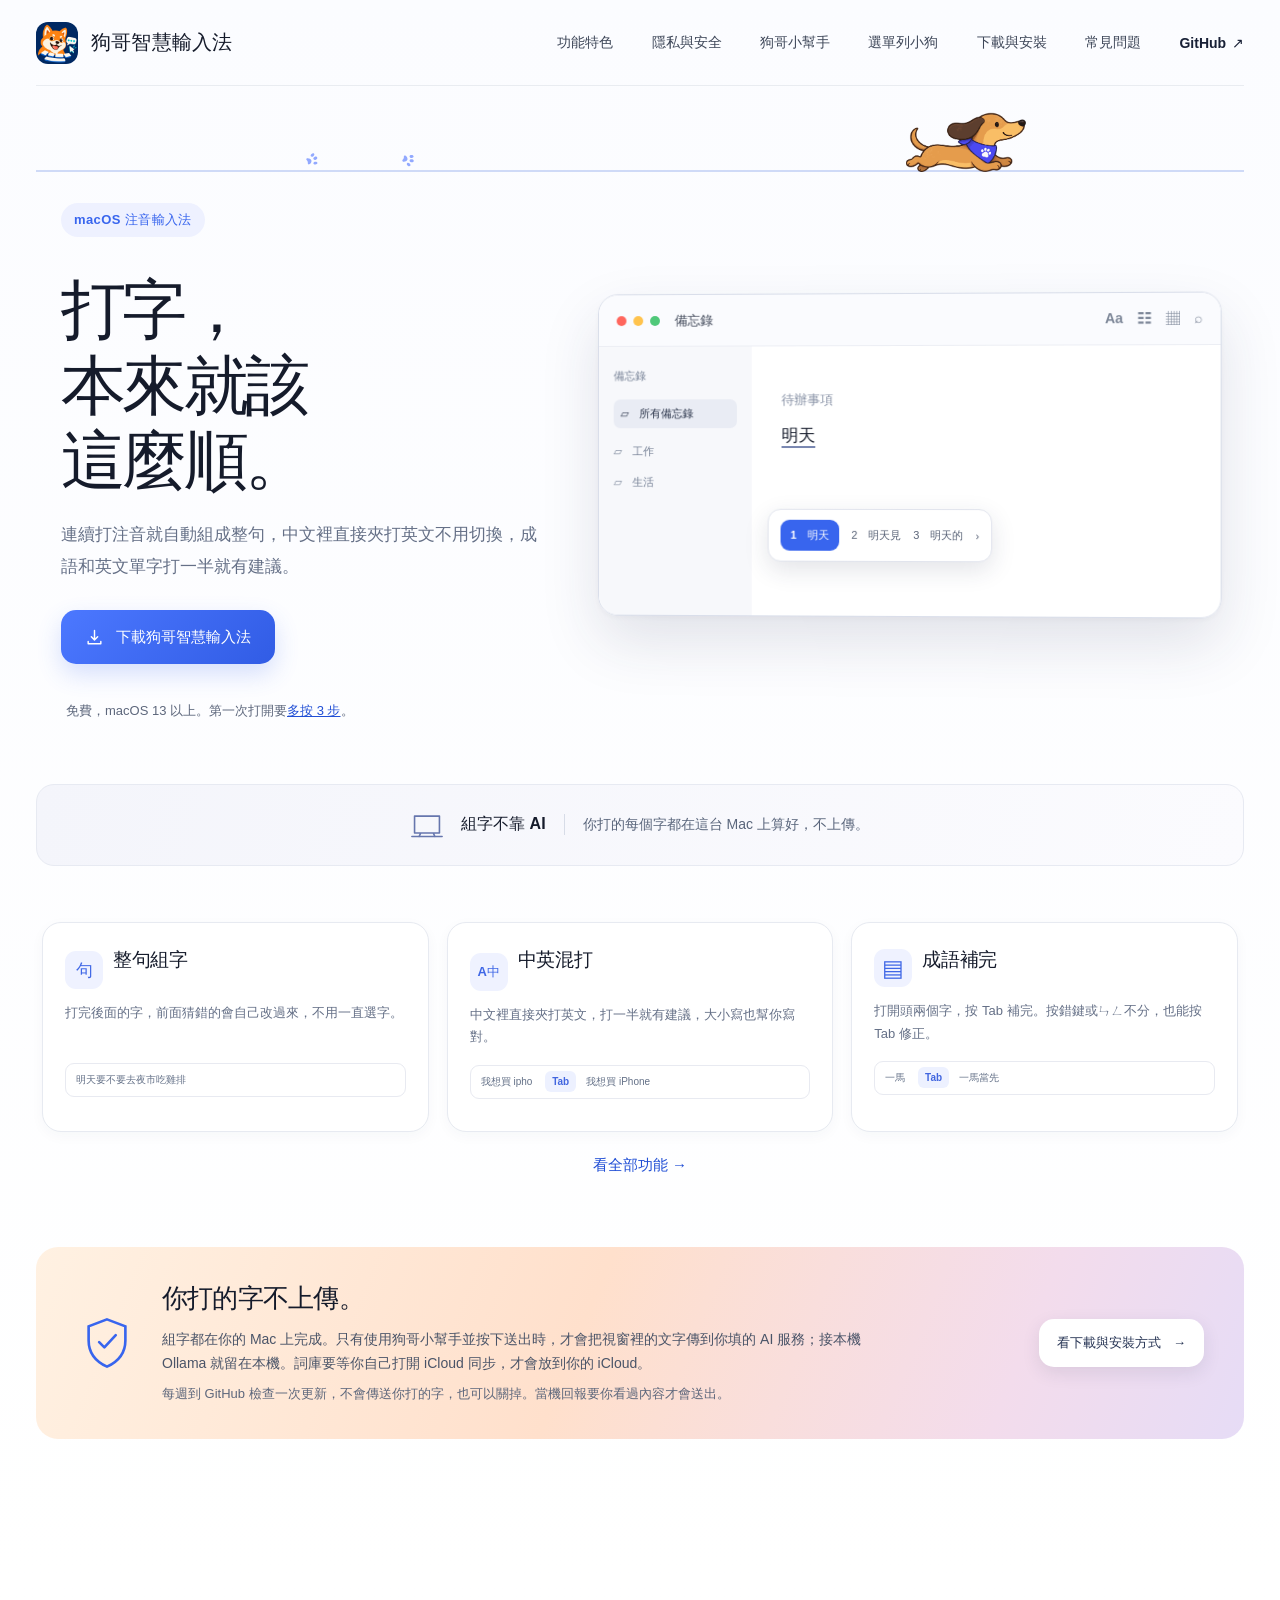
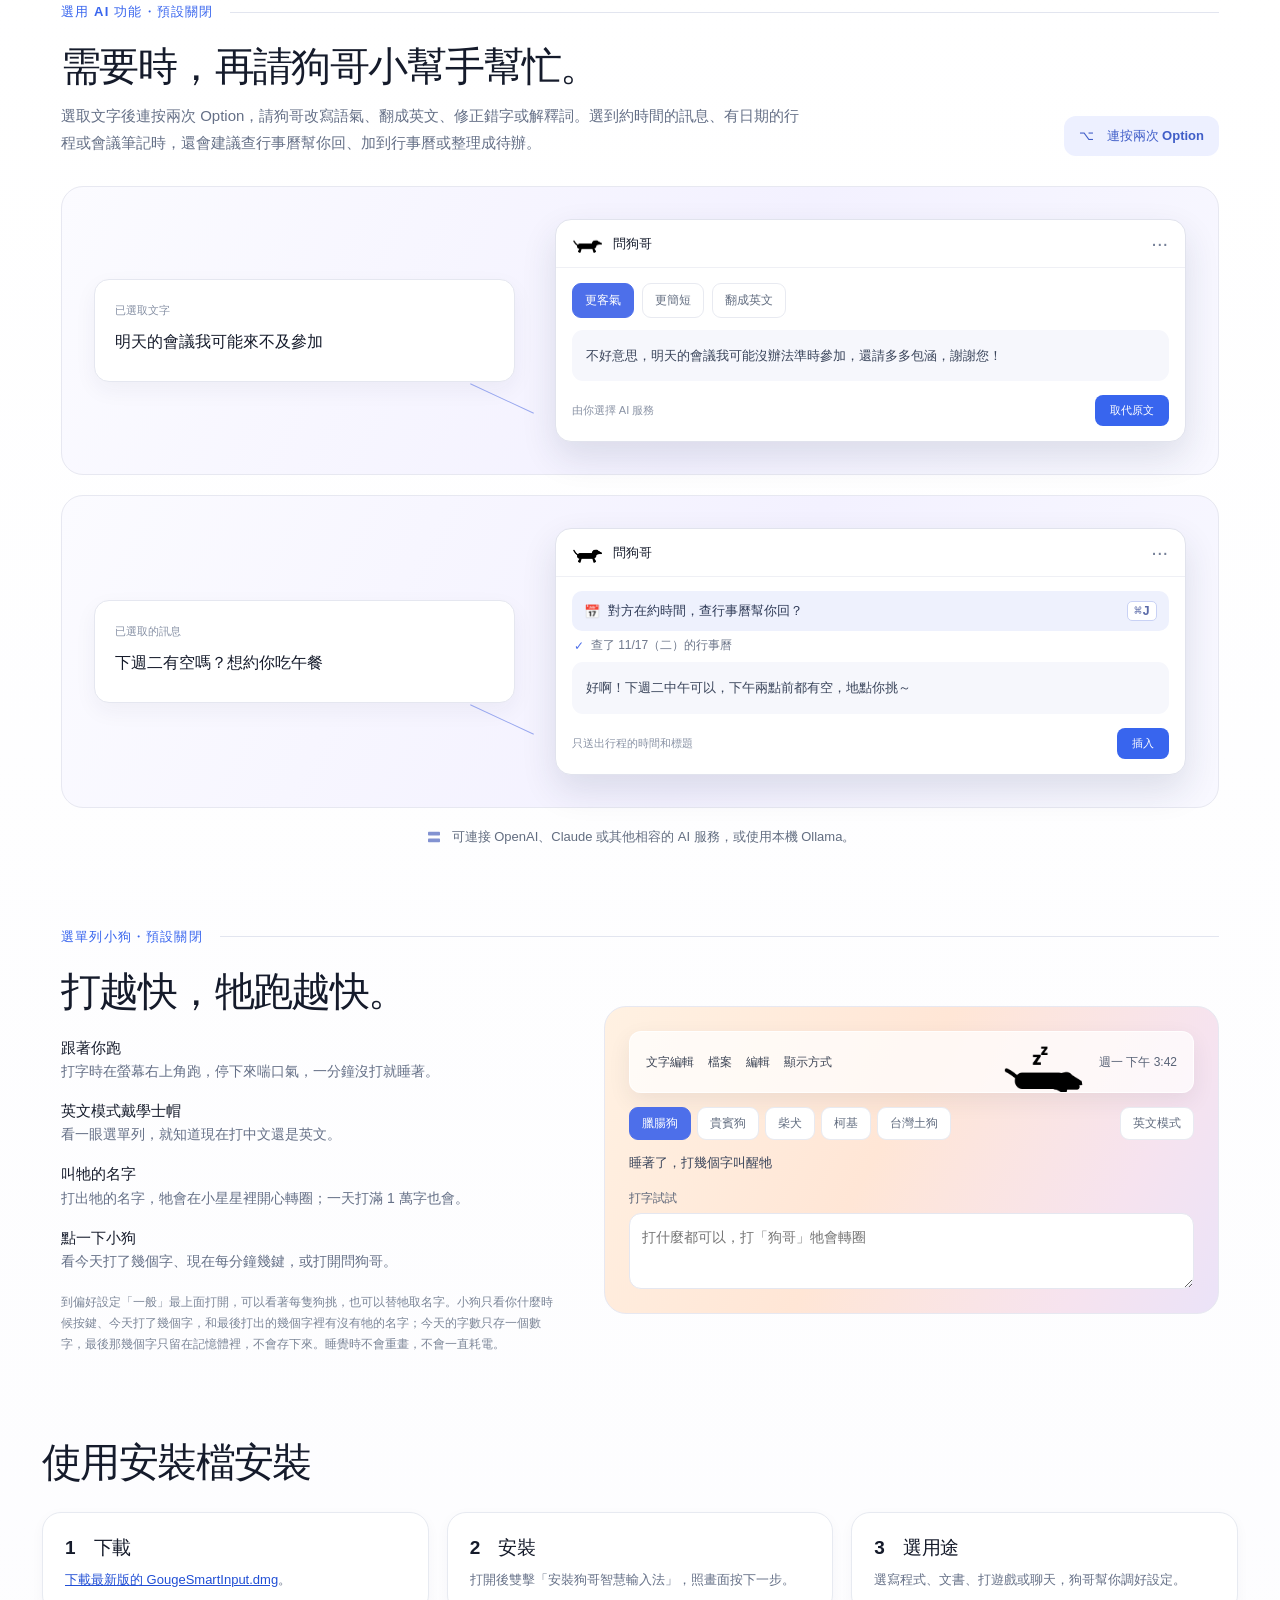
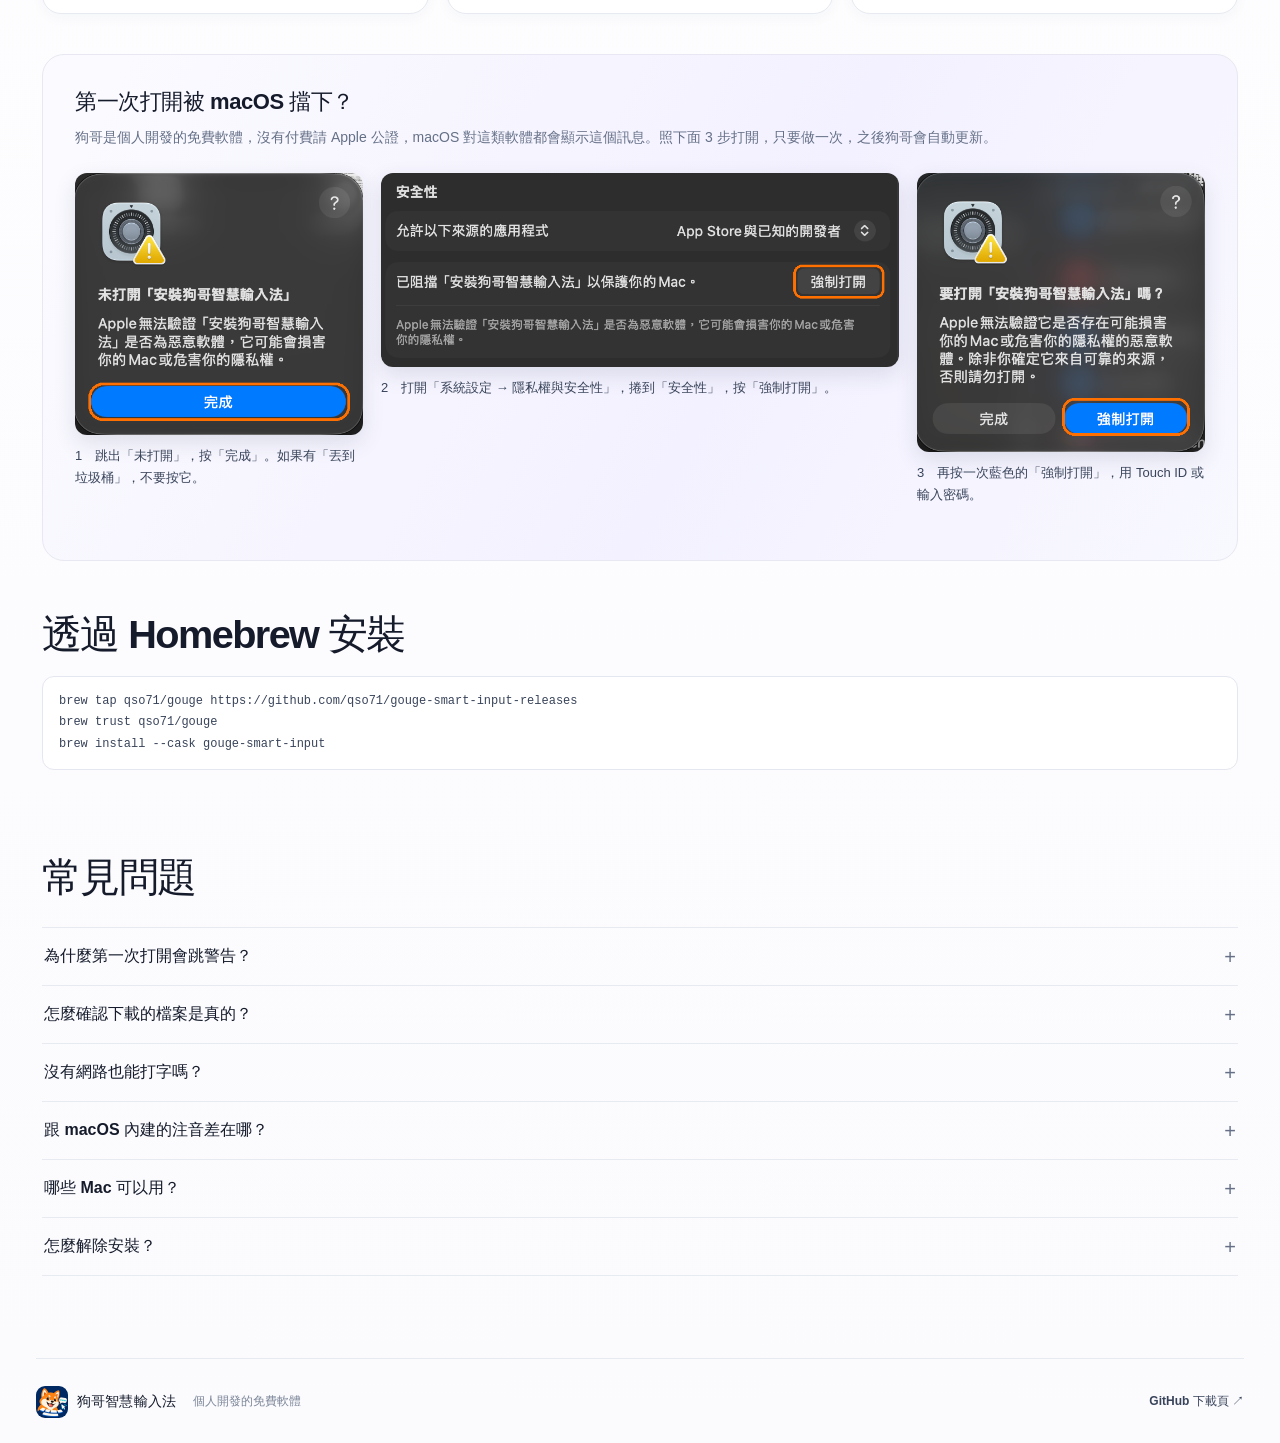
==== commit eb9235b3: "docs: publish the website from d0de481" ====
--- a/index.html
+++ b/index.html
@@ -138,7 +138,7 @@
             <div class="helper-card-foot"><span>只送出行程的時間和標題</span><button type="button" aria-label="插入（示意）">插入</button></div>
           </div>
         </div>
-        <p class="provider-note"><svg viewBox="0 0 24 24" aria-hidden="true"><rect x="4" y="5" width="16" height="5" rx="1"/><rect x="4" y="14" width="16" height="5" rx="1"/><circle cx="7" cy="7.5" r=".8"/><circle cx="7" cy="16.5" r=".8"/></svg>可連接自己的 AI 服務，或使用本機 Ollama。</p>
+        <p class="provider-note"><svg viewBox="0 0 24 24" aria-hidden="true"><rect x="4" y="5" width="16" height="5" rx="1"/><rect x="4" y="14" width="16" height="5" rx="1"/><circle cx="7" cy="7.5" r=".8"/><circle cx="7" cy="16.5" r=".8"/></svg>可連接 OpenAI、Claude 或其他相容的 AI 服務，或使用本機 Ollama。</p>
       </section>
 
       <section id="dog" class="dog-section" aria-labelledby="dog-title">
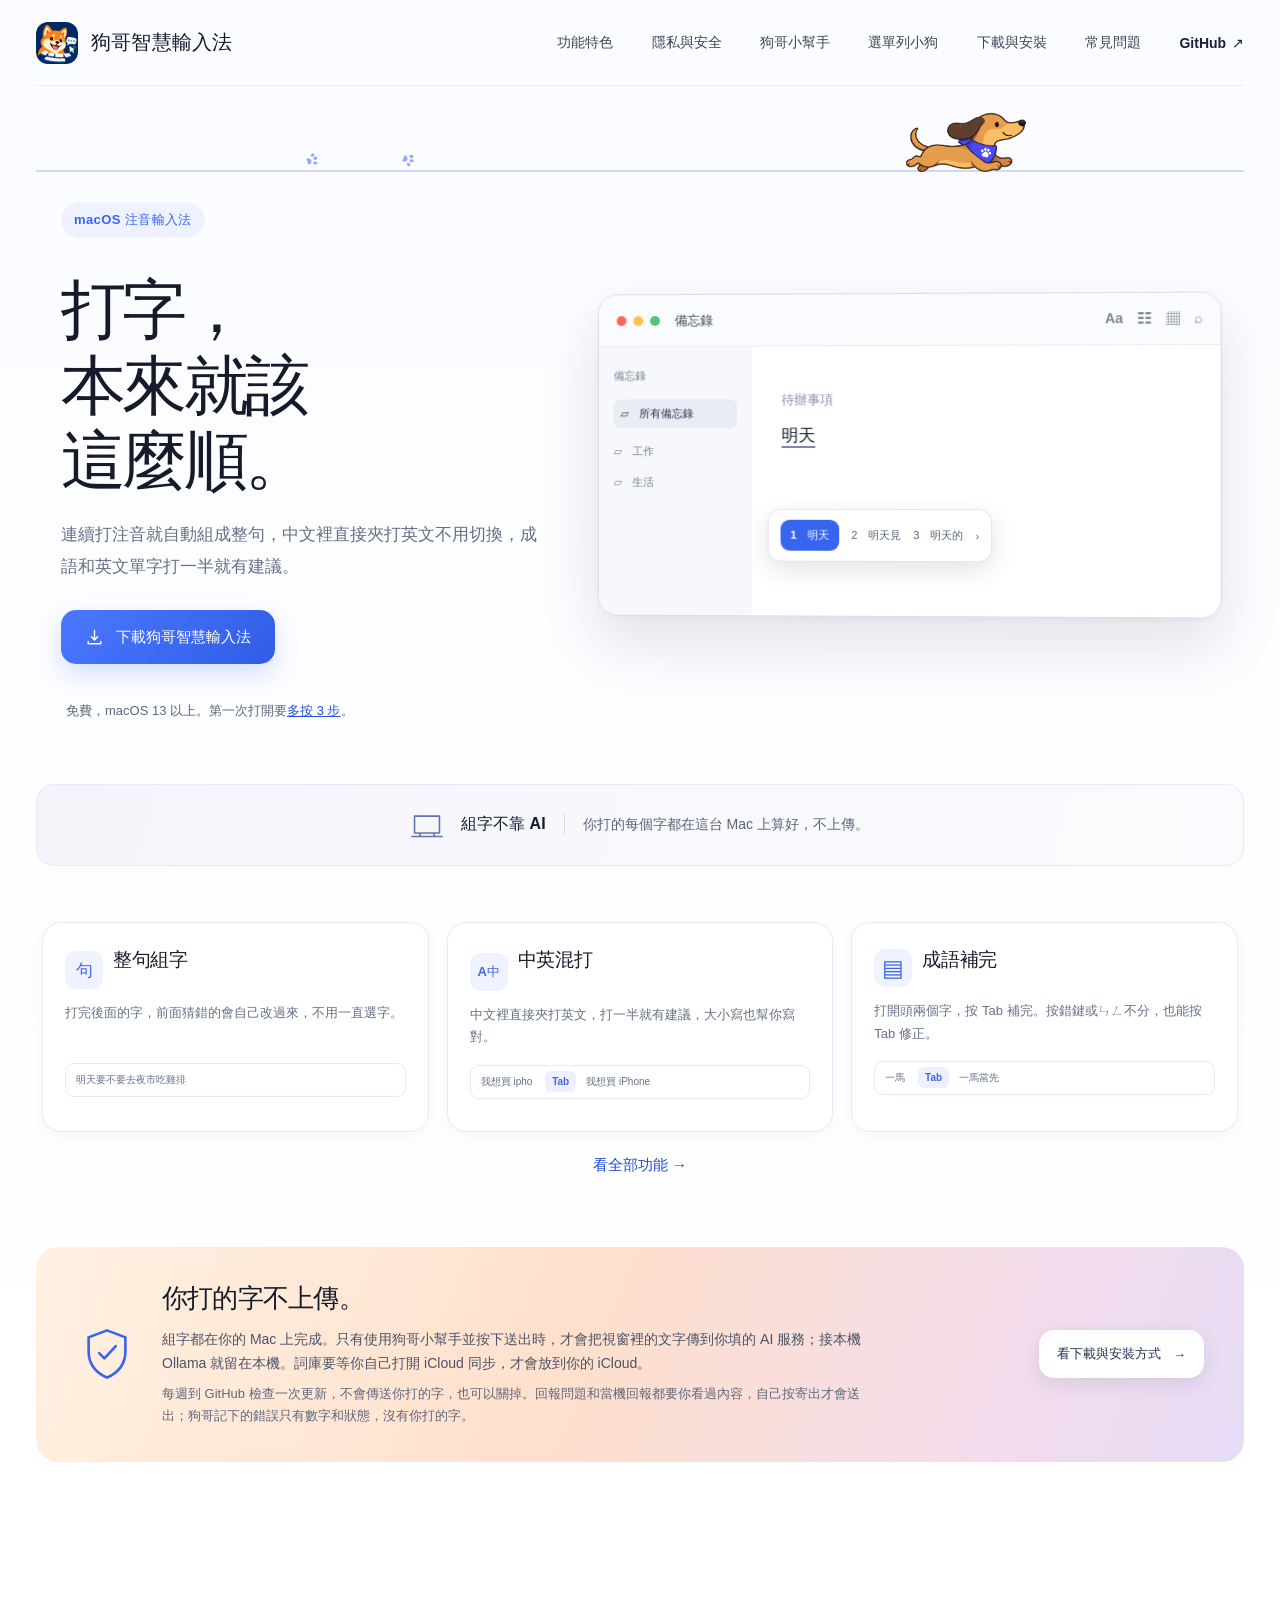
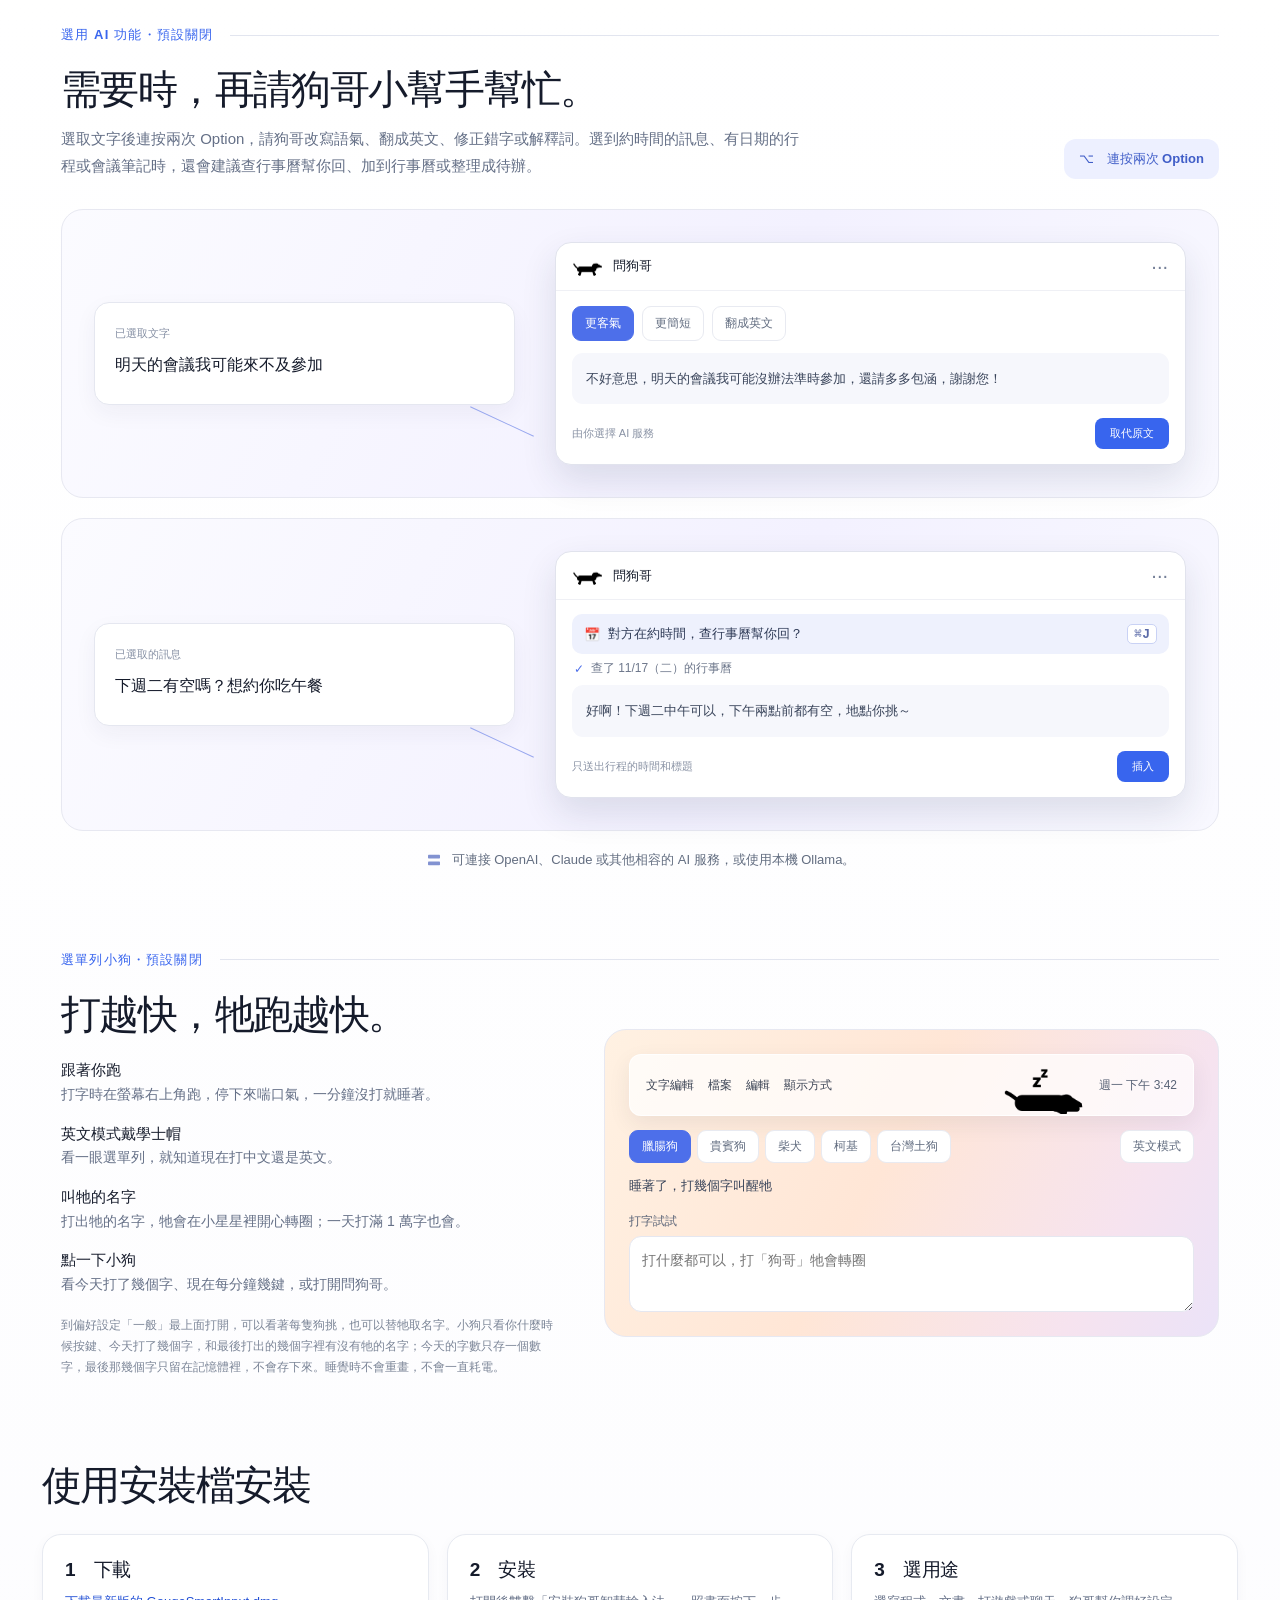
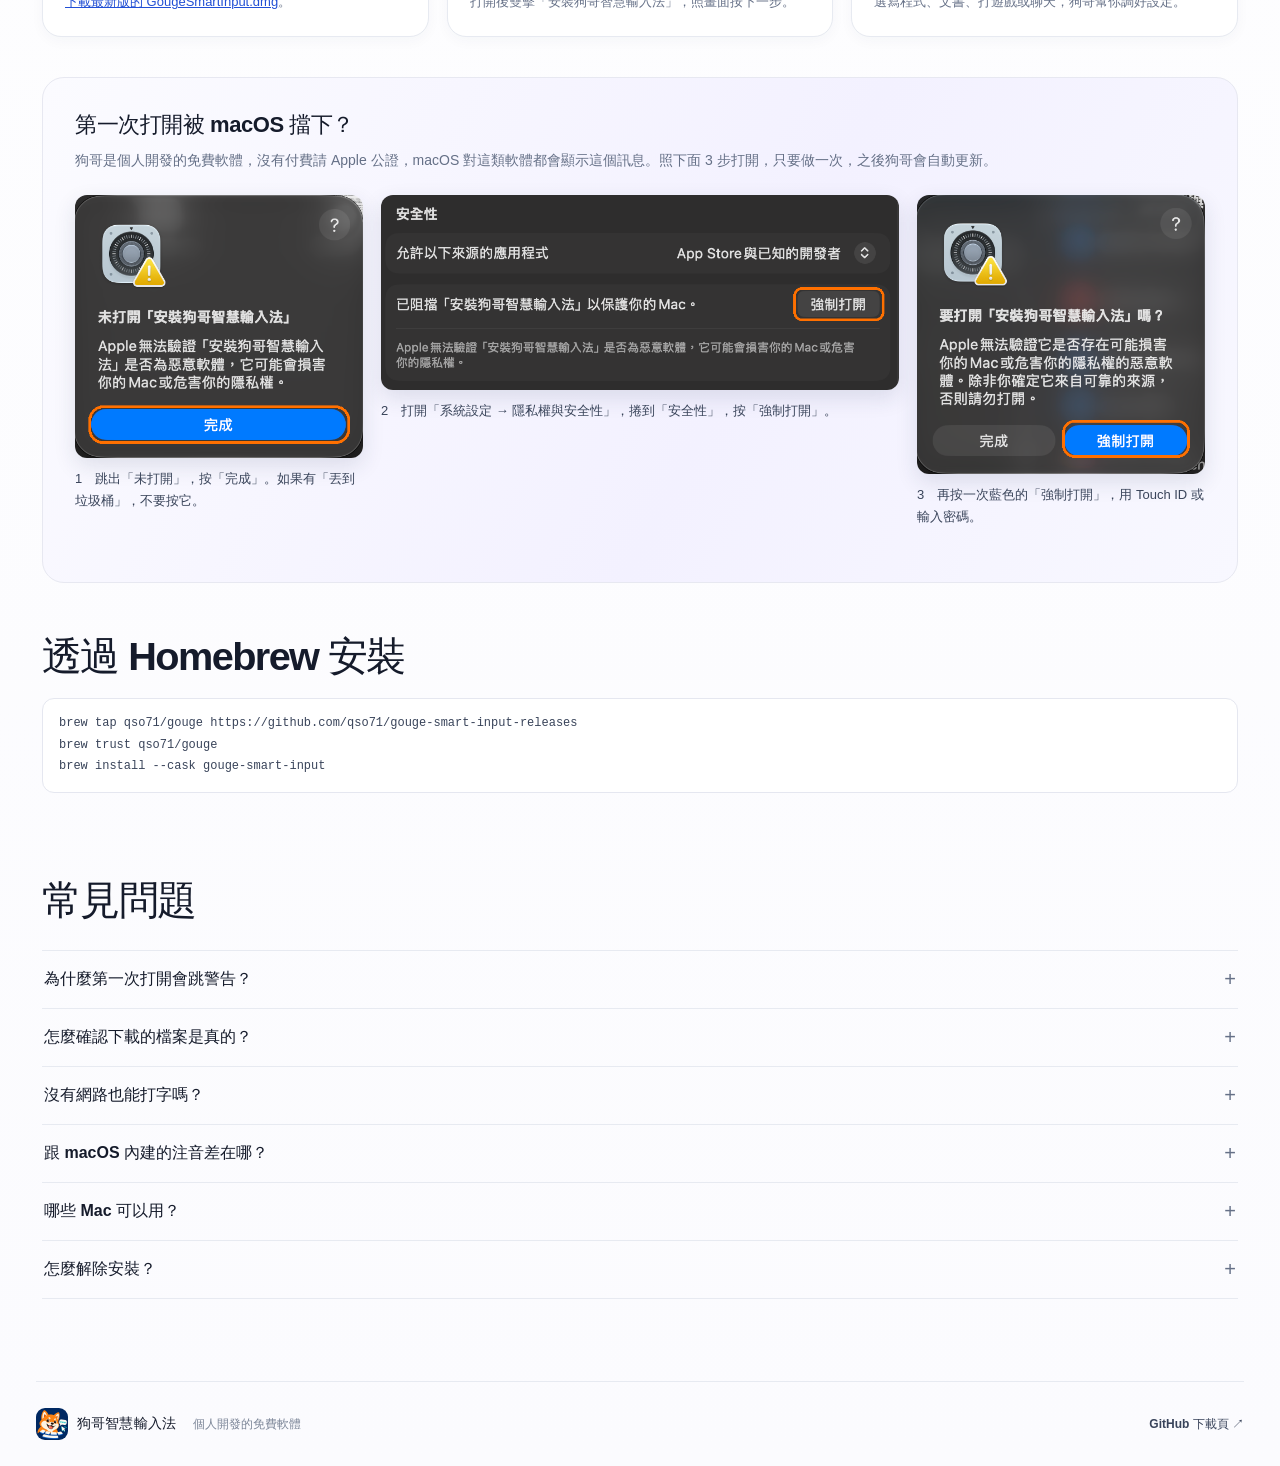
==== commit cbbfc686: "docs: publish the website from 390e7f2" ====
--- a/index.html
+++ b/index.html
@@ -97,7 +97,7 @@
         <div class="privacy-copy">
           <h2 id="privacy-title">你打的字不上傳。</h2>
           <p>組字都在你的 Mac 上完成。只有使用狗哥小幫手並按下送出時，才會把視窗裡的文字傳到你填的 AI 服務；接本機 Ollama 就留在本機。詞庫要等你自己打開 iCloud 同步，才會放到你的 iCloud。</p>
-          <p class="update-note">每週到 GitHub 檢查一次更新，不會傳送你打的字，也可以關掉。當機回報要你看過內容才會送出。</p>
+          <p class="update-note">每週到 GitHub 檢查一次更新，不會傳送你打的字，也可以關掉。回報問題和當機回報都要你看過內容，自己按寄出才會送出；狗哥記下的錯誤只有數字和狀態，沒有你打的字。</p>
         </div>
         <a class="button button-light" href="#install">看下載與安裝方式 <span aria-hidden="true">→</span></a>
       </section>
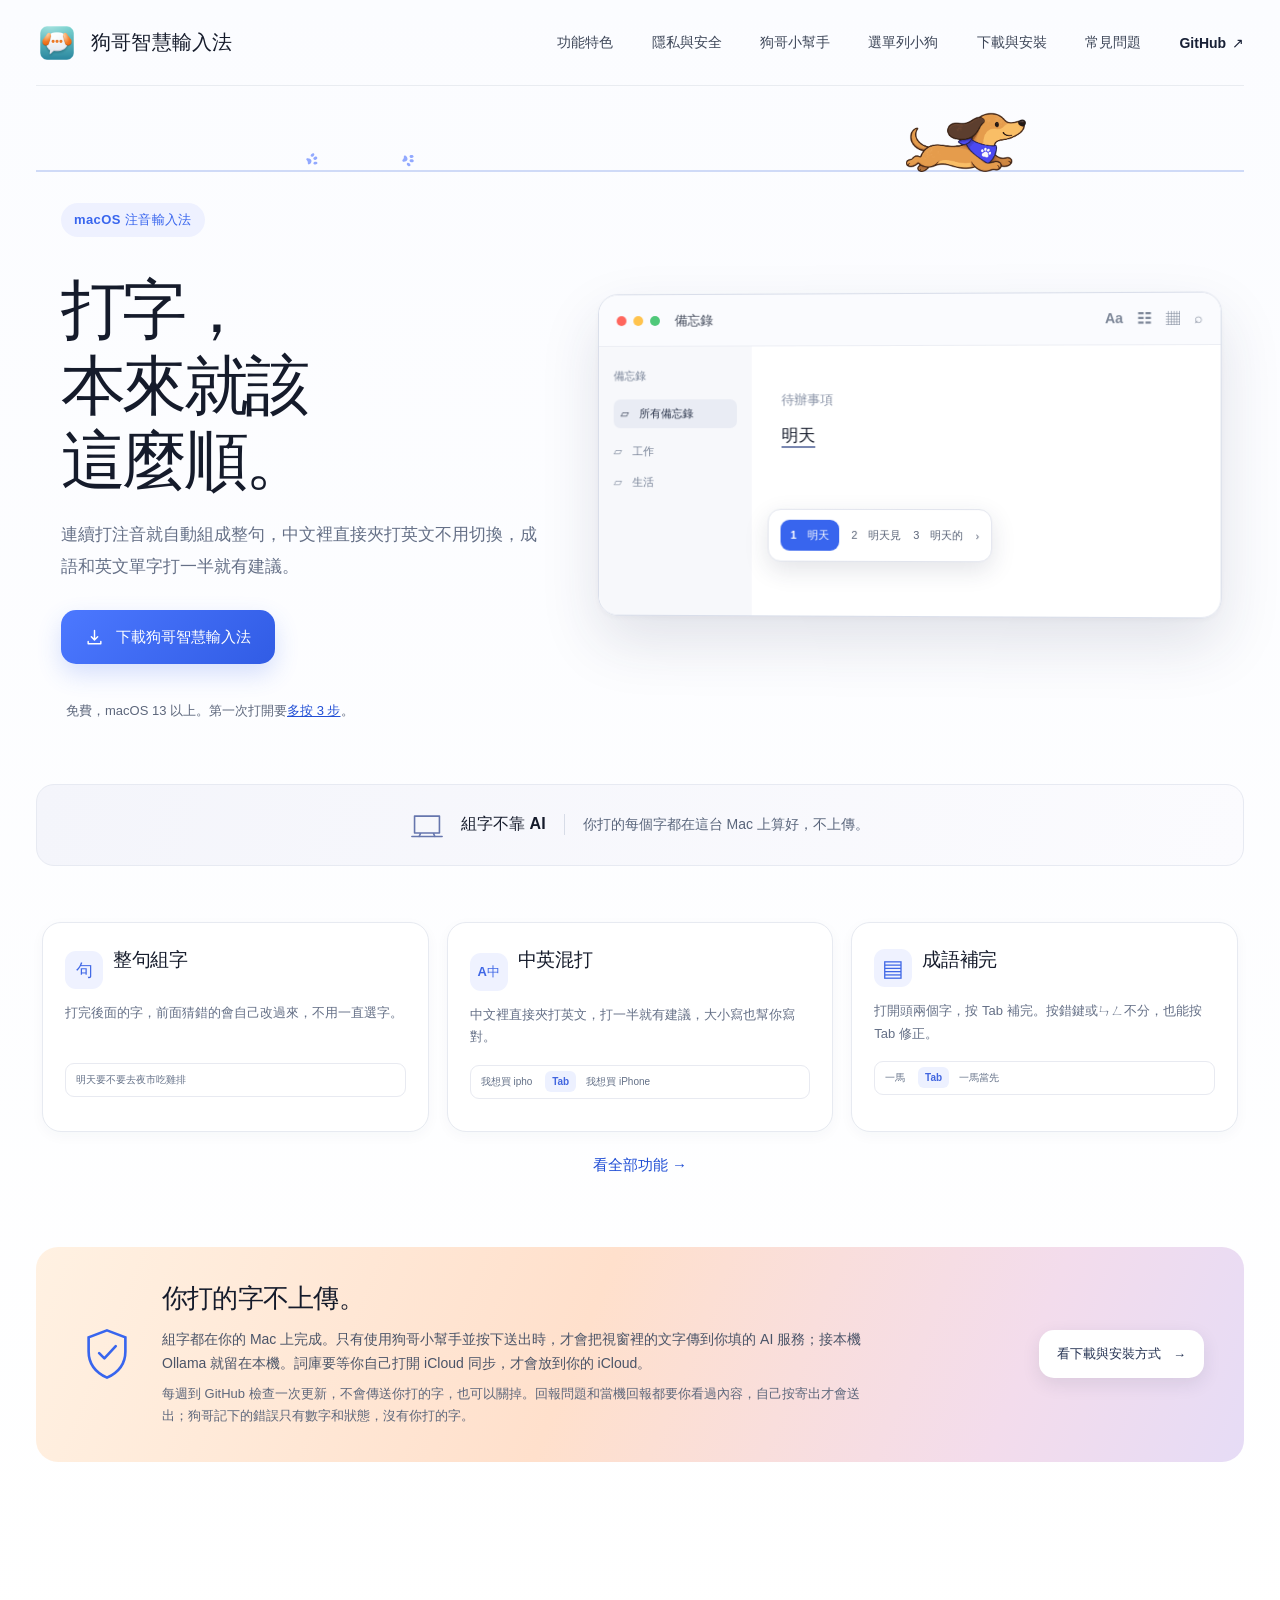
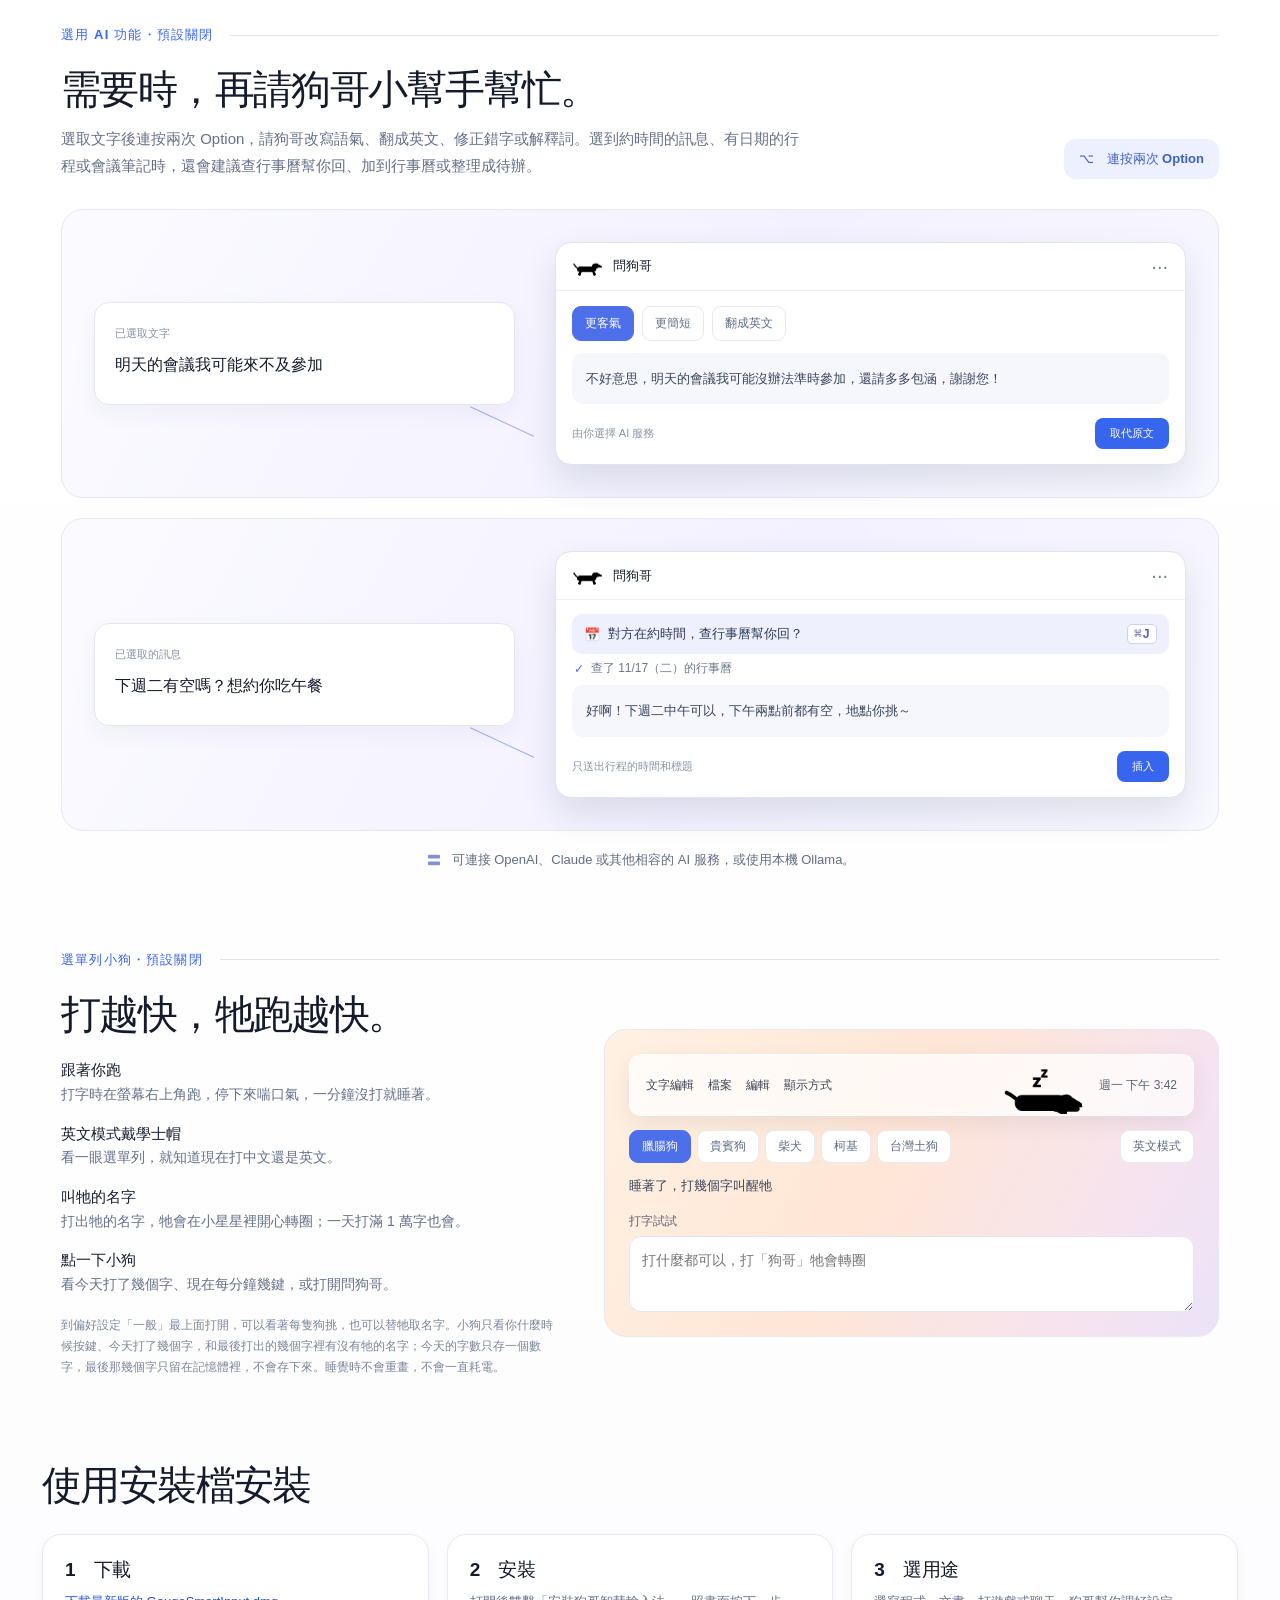
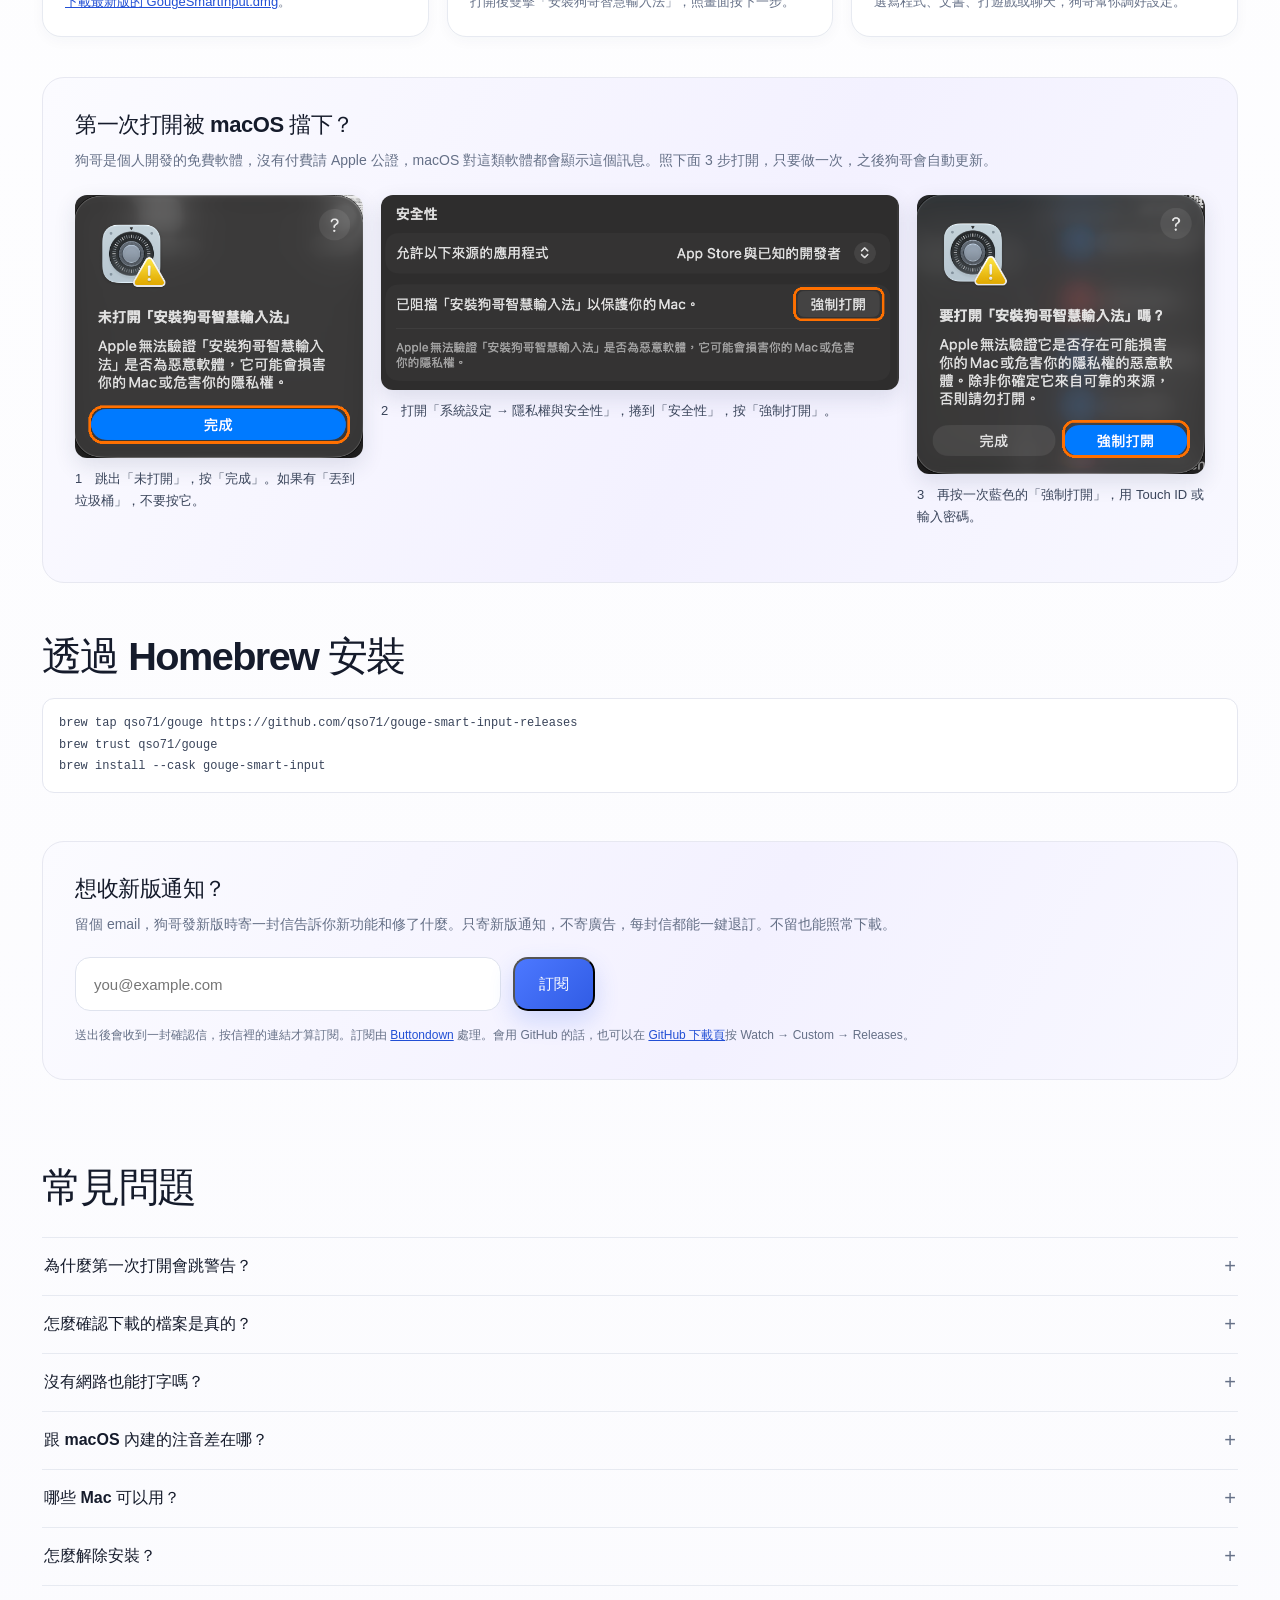
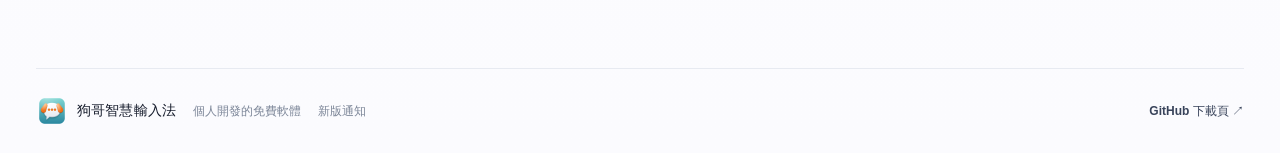
==== commit b4fee5c4: "docs: publish the website from 0d2f4b6" ====
--- a/index.html
+++ b/index.html
@@ -207,6 +207,17 @@
         <pre class="brew" aria-label="用 Homebrew 安裝的指令">brew tap qso71/gouge https://github.com/qso71/gouge-smart-input-releases
 brew trust qso71/gouge
 brew install --cask gouge-smart-input</pre>
+
+        <div class="newsletter" id="newsletter">
+          <h3>想收新版通知？</h3>
+          <p>留個 email，狗哥發新版時寄一封信告訴你新功能和修了什麼。只寄新版通知，不寄廣告，每封信都能一鍵退訂。不留也能照常下載。</p>
+          <form class="newsletter-form" action="https://buttondown.com/api/emails/embed-subscribe/gouge" method="post" target="_blank">
+            <label class="visually-hidden" for="newsletter-email">Email</label>
+            <input id="newsletter-email" type="email" name="email" placeholder="you@example.com" autocomplete="email" required>
+            <button class="button button-primary" type="submit">訂閱</button>
+          </form>
+          <p class="newsletter-note">送出後會收到一封確認信，按信裡的連結才算訂閱。訂閱由 <a href="https://buttondown.com/gouge">Buttondown</a> 處理。會用 GitHub 的話，也可以在 <a href="https://github.com/qso71/gouge-smart-input-releases">GitHub 下載頁</a>按 Watch → Custom → Releases。</p>
+        </div>
       </section>
 
       <section id="faq" class="faq" aria-labelledby="faq-title">
@@ -243,6 +254,7 @@
     <footer class="site-footer">
       <a class="brand footer-brand" href="#top"><img src="images/icon.png" alt="" width="32" height="32"><span>狗哥智慧輸入法</span></a>
       <span>個人開發的免費軟體</span>
+      <a href="#newsletter">新版通知</a>
       <a href="https://github.com/qso71/gouge-smart-input-releases">GitHub 下載頁 ↗</a>
     </footer>
     <script src="script.js"></script>
--- a/styles.css
+++ b/styles.css
@@ -146,6 +146,8 @@
   .button-light { grid-column: 2; justify-self: start; }
 }
 @media (max-width: 640px) {
+  .newsletter { padding: 24px; }
+  .newsletter-form { flex-direction: column; }
   .site-header, main, .site-footer { width: calc(100% - 32px); }
   .site-header { height: 72px; }
   .brand { font-size: 16px; gap: 9px; }.brand img { width: 36px; height: 36px; }
@@ -226,6 +228,15 @@
 .shots figcaption { color: #39445a; font-size: 13px; line-height: 1.7; margin-top: 10px; }
 .install > .install-more { margin: 48px 0 16px; }
 .brew { margin: 0; padding: 14px 16px; overflow-x: auto; border-radius: 12px; background: #fff; border: 1px solid #e5e7f0; color: #39445a; font: 12px/1.8 ui-monospace, SFMono-Regular, Menlo, monospace; }
+.newsletter { margin-top: 48px; border: 1px solid #e7e8f1; border-radius: 22px; background: linear-gradient(118deg, #fbfbff, #f3f1ff 58%, #f8f8ff); padding: 32px; }
+.newsletter h3 { font-size: 22px; letter-spacing: -.02em; margin-bottom: 8px; }
+.newsletter > p { color: var(--muted); font-size: 14px; line-height: 1.8; margin: 0; }
+.newsletter-form { display: flex; gap: 12px; max-width: 520px; margin: 20px 0 14px; }
+.newsletter-form input { flex: 1; min-width: 0; min-height: 54px; padding: 0 18px; border: 1px solid #dfe3ee; border-radius: 15px; background: #fff; color: var(--ink); font: inherit; font-size: 15px; }
+.newsletter-form input:focus { outline: 2px solid var(--blue); outline-offset: 1px; }
+.newsletter > .newsletter-note { font-size: 12px; }
+.newsletter-note a { color: var(--blue-deep); text-decoration: underline; }
+.visually-hidden { position: absolute; width: 1px; height: 1px; margin: -1px; overflow: hidden; clip: rect(0 0 0 0); white-space: nowrap; }
 
 .faq { padding: 0 6px 82px; }
 .faq > h2 { font-size: clamp(27px, 3.1vw, 40px); letter-spacing: -.04em; line-height: 1.28; margin-bottom: 24px; }
